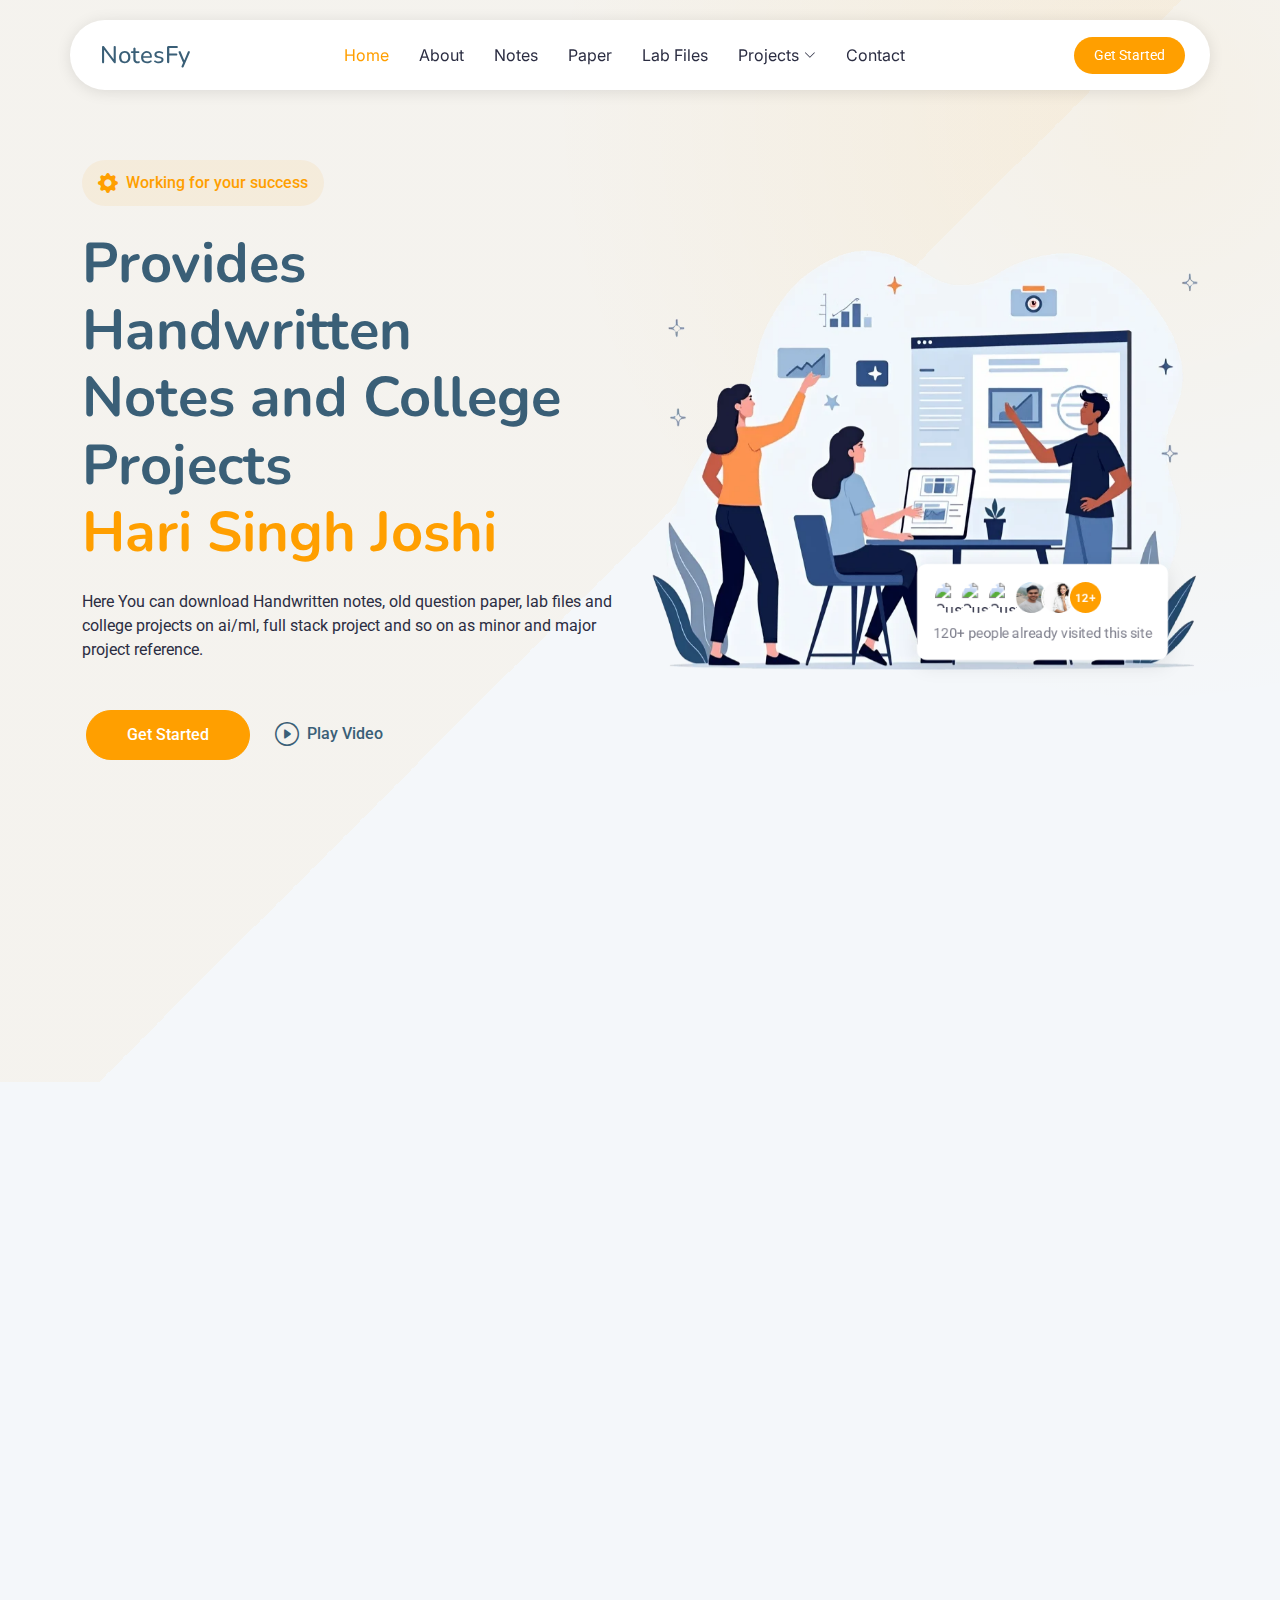
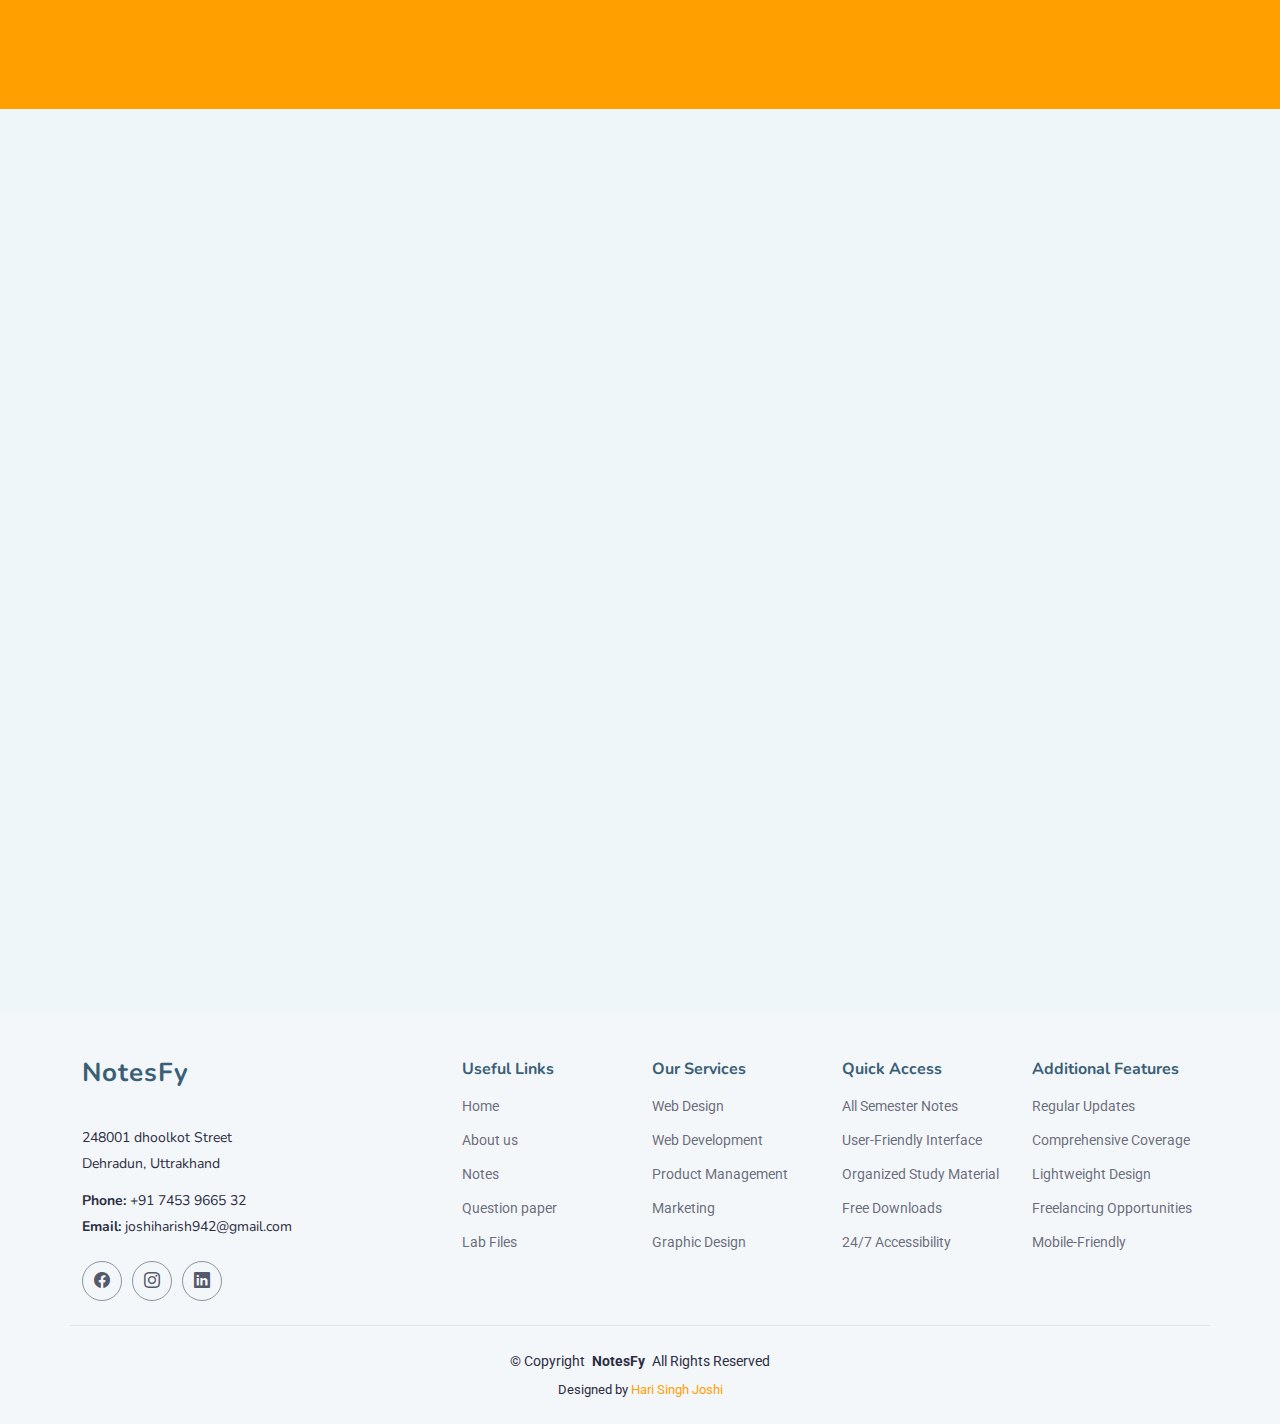
==== index.html @ e549b42f "Update index.html" ====
<!DOCTYPE html>
<html lang="en">

<head>
  <meta charset="utf-8">
  <meta name="viewport" content="width=device-width, initial-scale=1.0">
  <title>NotesFy - Your Ultimate Source for BTech CSE Notes</title>

  <!-- Primary Meta Tags -->
  <meta name="title" content="NotesFy - BTech CSE Study Material | Exam Oriented Handwritten Notes">
  <meta name="description" content="Explore NotesFy for high-quality BTech CSE study materials, UTU/Tula's notes, handwritten notes, UTU notes, and much more. Perfect for engineering students looking for reliable resources.">
  <meta name="keywords" content="NotesFy, BTech CSE notes, UTU/Tula's notes, handwritten notes, UTU notes, engineering study material, computer science notes, CSE study resources, UTU's handwritten notes, UTU study material">
  <meta name="author" content="NotesFy Team">

  <!-- Open Graph / Facebook -->
  <meta property="og:type" content="website">
  <meta property="og:url" content="https://hari-singh-joshi.github.io/NotesFy/">
  <meta property="og:title" content="NotesFy - BTech CSE Study Material | UTU/Tula's Notes & Handwritten Notes">
  <meta property="og:description" content="Discover the best BTech CSE study resources with NotesFy. Tula's notes, handwritten notes, UTU materials, and more for engineering students.">
  <meta property="og:image" content="https://hari-singh-joshi.github.io/NotesFy/path-to-image.jpg">

  <!-- Twitter -->
  <meta property="twitter:card" content="summary_large_image">
  <meta property="twitter:url" content="https://hari-singh-joshi.github.io/NotesFy/">
  <meta property="twitter:title" content="NotesFy - BTech CSE Study Material | UTU/Tula's Notes & Handwritten Notes">
  <meta property="twitter:description" content="Your one-stop destination for BTech CSE notes, UTU/Tula's notes, handwritten notes, and UTU study materials. Visit NotesFy today!">
  <meta property="twitter:image" content="https://hari-singh-joshi.github.io/NotesFy/path-to-image.jpg">

  <!-- Additional SEO -->
  <meta name="robots" content="index, follow">
  <meta name="language" content="English">
  <meta name="distribution" content="global">
  <meta name="rating" content="general">
  <!-- Favicons -->
  <link href="assets/img/favicon.jpg" rel="icon">
  <link href="assets/img/favicon.jpg" rel="apple-touch-icon">

  <!-- Fonts -->
  <link href="https://fonts.googleapis.com" rel="preconnect">
  <link href="https://fonts.gstatic.com" rel="preconnect" crossorigin>
  <link href="https://fonts.googleapis.com/css2?family=Roboto:ital,wght@0,100;0,300;0,400;0,500;0,700;0,900;1,100;1,300;1,400;1,500;1,700;1,900&family=Inter:wght@100;200;300;400;500;600;700;800;900&family=Nunito:ital,wght@0,200;0,300;0,400;0,500;0,600;0,700;0,800;0,900;1,200;1,300;1,400;1,500;1,600;1,700;1,800;1,900&display=swap" rel="stylesheet">

  <!-- Vendor CSS Files -->
  <link href="assets/vendor/bootstrap/css/bootstrap.min.css" rel="stylesheet">
  <link href="assets/vendor/bootstrap-icons/bootstrap-icons.css" rel="stylesheet">
  <link href="assets/vendor/aos/aos.css" rel="stylesheet">
  <link href="assets/vendor/glightbox/css/glightbox.min.css" rel="stylesheet">
  <link href="assets/vendor/swiper/swiper-bundle.min.css" rel="stylesheet">

  <!-- Main CSS File -->
  <link href="assets/css/main.css" rel="stylesheet">

  <!-- =======================================================
  * Template Name: iLanding
  * Template URL: https://bootstrapmade.com/ilanding-bootstrap-landing-page-template/
  * Updated: Nov 12 2024 with Bootstrap v5.3.3
  * Author: BootstrapMade.com
  * License: https://bootstrapmade.com/license/
  ======================================================== -->
</head>

<body class="index-page">

  <header id="header" class="header d-flex align-items-center fixed-top">
    <div class="header-container container-fluid container-xl position-relative d-flex align-items-center justify-content-between">

      <a href="index.html" class="logo d-flex align-items-center me-auto me-xl-0">
        <!-- Uncomment the line below if you also wish to use an image logo -->
        <!-- <img src="assets/img/logo.png" alt=""> -->
        <h1 class="sitename">NotesFy</h1>
      </a>

      <nav id="navmenu" class="navmenu">
        <ul>
          <li><a href="#hero" class="active">Home</a></li>
          <li><a href="#about">About</a></li>
          <li><a href="#features">Notes</a></li>
          <li><a href="#services">Paper</a></li>
          <li><a href="#pricing">Lab Files</a></li>
          <li class="dropdown"><a href="#"><span>Projects</span> <i class="bi bi-chevron-down toggle-dropdown"></i></a>
            <ul>
              <li class="dropdown"><a href="#"><span>AI and ML</span> <i class="bi bi-chevron-down toggle-dropdown"></i></a>
                <ul>
                  <li><a href="https://github.com/Hari-singh-Joshi/skin-disease-repositoryh.git">Skin Disease Identification and Solution</a></li>
                  <li><a href="https://github.com/Hari-singh-Joshi/Plant-disease-identification.git">Plant Disease Identification and Solutin</a></li>
                  <li><a href="https://github.com/Hari-singh-Joshi/housepriceprediction.git">House Price Prediction</a></li>
                  <li><a href="#">Face Recognitin attendance system</a></li>
                  
                </ul>
              </li>
              <li class="dropdown"><a href="#"><span>Django Ful stack</span> <i class="bi bi-chevron-down toggle-dropdown"></i></a>
                <ul>
                  <li><a href="https://github.com/Hari-singh-Joshi/E-Commerce_Django_project.git">E-Commerce Website</a></li>
                  <li><a href="https://github.com/Hari-singh-Joshi/Event-Management-System.git">Event Management System</a></li>
                  <li><a href="https://github.com/Hari-singh-Joshi/timetable_tulas.git">TimeTable ERP</a></li>
                  <li><a href="https://github.com/Hari-singh-Joshi/Django_projects.git">RestApi Tutorial</a></li>
                  
                </ul>
              </li>
              <li class="dropdown"><a href="#"><span>React and javascript</span> <i class="bi bi-chevron-down toggle-dropdown"></i></a>
                <ul>
                  <li><a href="https://github.com/Hari-singh-Joshi/New-folder.git">PortFolio</a></li>
                  <li><a href="https://github.com/Hari-singh-Joshi/Portfolio-Hari.git">PortFolio 2</a></li>
                  <li><a href="https://github.com/Hari-singh-Joshi/tictocgame.git">Ticktock Game</a></li>
                  <li><a href="https://github.com/Hari-singh-Joshi/weather-app.git">Weather app</a></li>
                  <li><a href="https://github.com/Hari-singh-Joshi/snakeGame.git">Snake Game</a></li>
                  <li><a href="https://github.com/Hari-singh-Joshi/HACKATHON-III.git">MERN Ticketless Entry System</a></li>
                </ul>
              </li>
              <li class="dropdown"><a href="#"><span>Data Structure and Algorithm</span> <i class="bi bi-chevron-down toggle-dropdown"></i></a>
                <ul>
                  <li><a href="https://github.com/Hari-singh-Joshi/c-.git">DSA with c++</a></li>
                  <li><a href="https://github.com/Hari-singh-Joshi/python-dsa.git">DSA with python</a></li>
                  
                </ul>
              </li>
              
            </ul>
          </li>
          <li><a href="#contact">Contact</a></li>
        </ul>
        <i class="mobile-nav-toggle d-xl-none bi bi-list"></i>
      </nav>

      <a class="btn-getstarted" href="index.html#about">Get Started</a>

    </div>
  </header>

  <main class="main">

    <!-- Hero Section -->
    <section id="hero" class="hero section">

      <div class="container" data-aos="fade-up" data-aos-delay="100">

        <div class="row align-items-center">
          <div class="col-lg-6">
            <div class="hero-content" data-aos="fade-up" data-aos-delay="200">
              <div class="company-badge mb-4">
                <i class="bi bi-gear-fill me-2"></i>
                Working for your success
              </div>

              <h1 class="mb-4">
                Provides Handwritten <br>
                Notes and College Projects <br>
                <span class="accent-text">Hari Singh Joshi</span>
              </h1>

              <p class="mb-4 mb-md-5">
                Here You can download Handwritten notes, old question paper, lab files and 
                college projects on ai/ml, full stack project and so on as minor and major project 
                reference.
              </p>

              <div class="hero-buttons">
                <a href="#about" class="btn btn-primary me-0 me-sm-2 mx-1">Get Started</a>
                <a href="https://www.youtube.com/watch?v=jy7cktxpKJM&list=LL" class="btn btn-link mt-2 mt-sm-0 glightbox">
                
                  <i class="bi bi-play-circle me-1"></i>
                  Play Video
                </a>
              </div>
            </div>
          </div>

          <div class="col-lg-6">
            <div class="hero-image" data-aos="zoom-out" data-aos-delay="300">
              <img src="assets/img/illustration-1.webp" alt="Hero Image" class="img-fluid">

              <div class="customers-badge">
                <div class="customer-avatars">
                  <img src="assets/img/avatar-1.jpg" alt="Customer 1" class="avatar">
                  <img src="assets/img/avatar-2.jpg" alt="Customer 2" class="avatar">
                  <img src="assets/img/avatar-3.jpg" alt="Customer 3" class="avatar">
                  <img src="assets/img/avatar-4.jpg" alt="Customer 4" class="avatar">
                  <img src="assets/img/avatar-5.webp" alt="Customer 5" class="avatar">
                  <span class="avatar more">12+</span>
                </div>
                <p class="mb-0 mt-2">120+ people already visited this site</p>
              </div>
            </div>
          </div>
        </div>

        <div class="row stats-row gy-4 mt-5" data-aos="fade-up" data-aos-delay="500">
          <div class="col-lg-3 col-md-6">
            <div class="stat-item">
              <div class="stat-icon">
                <i class="bi bi-trophy"></i>
              </div>
              <div class="stat-content">
                <h4>Live Projects</h4>
                <p class="mb-0">Projects for Hackathon</p>
              </div>
            </div>
          </div>
          <div class="col-lg-3 col-md-6">
            <div class="stat-item">
              <div class="stat-icon">
                <i class="bi bi-briefcase"></i>
              </div>
              <div class="stat-content">
                <h4>24x7 </h4>
                <p class="mb-0">Availabe for Your Queries.</p>
              </div>
            </div>
          </div>
          <div class="col-lg-3 col-md-6">
            <div class="stat-item">
              <div class="stat-icon">
                <i class="bi bi-graph-up"></i>
              </div>
              <div class="stat-content">
                <h4>Data Analytics</h4>
                <p class="mb-0">Learn Data Preprocessing</p>
              </div>
            </div>
          </div>
          <div class="col-lg-3 col-md-6">
            <div class="stat-item">
              <div class="stat-icon">
                <i class="bi bi-award"></i>
              </div>
              <div class="stat-content">
                <h4>Batches</h4>
                <p class="mb-0">Won Prizes</p>
              </div>
            </div>
          </div>
        </div>

      </div>

    </section><!-- /Hero Section -->

    <!-- About Section -->
    <section id="about" class="about section">

      <div class="container" data-aos="fade-up" data-aos-delay="100">

        <div class="row gy-4 align-items-center justify-content-between">

          <div class="col-xl-5" data-aos="fade-up" data-aos-delay="200">
            <span class="about-meta">MORE ABOUT US</span>
            <h2 class="about-title">Make Your Study Easy</h2>
            <p class="about-description">We are here to provide you best Handwritten notes, college lab files 
              and great projects for Hackathon, minor and major projects on trending technologies.
            </p>

            <div class="row feature-list-wrapper">
              <div class="col-md-6">
                <ul class="feature-list">
                  <li><i class="bi bi-check-circle-fill"></i> Handwritten Notes</li>
                  <li><i class="bi bi-check-circle-fill"></i> Lab Files</li>
                  <li><i class="bi bi-check-circle-fill"></i> Projects</li>
                </ul>
              </div>
              <div class="col-md-6">
                <ul class="feature-list">
                  <li><i class="bi bi-check-circle-fill"></i> Old Question Paper</li>
                  <li><i class="bi bi-check-circle-fill"></i> Mentoring</li>
                  <li><i class="bi bi-check-circle-fill"></i> Coaching Availabe too</li>
                </ul>
              </div>
            </div>

            <div class="info-wrapper">
              <div class="row gy-4">
                <div class="col-lg-5">
                  <div class="profile d-flex align-items-center gap-3">
                    <img src="assets/img/avatar-4.jpg" alt="CEO Profile" class="profile-image">
                    <div>
                      <h4 class="profile-name">Hari Singh Joshi</h4>
                      <p class="profile-position">CEO &amp; Founder</p>
                    </div>
                  </div>
                </div>
                <div class="col-lg-7">
                  <div class="contact-info d-flex align-items-center gap-2">
                    <i class="bi bi-telephone-fill"></i>
                    <div>
                      <p class="contact-label">Call us anytime</p>
                      <p class="contact-number">+91 7453966532</p>
                    </div>
                  </div>
                </div>
              </div>
            </div>
          </div>

          <div class="col-xl-6" data-aos="fade-up" data-aos-delay="300">
            <div class="image-wrapper">
              <div class="images position-relative" data-aos="zoom-out" data-aos-delay="400">
                <img src="assets/img/about-5.webp" alt="Business Meeting" class="img-fluid main-image rounded-4">
                <img src="assets/img/about-me.jpg" alt="Team Discussion" class="img-fluid small-image rounded-4">
              </div>
              <div class="experience-badge floating">
                <h3>New <span>In Industry</span></h3>
                <p>Best Notes are here.</p>
              </div>
            </div>
          </div>
        </div>

      </div>

    </section><!-- /About Section -->

    <!-- Features Section -->
    <section id="features" class="features section">

      <!-- Section Title -->
      <div class="container section-title" data-aos="fade-up">
        <h2>Notes</h2>
        <p>Select Your Semester and Download Notes</p>
      </div><!-- End Section Title -->

      <div class="container">

        <div class="d-flex justify-content-center">

          <ul class="nav nav-tabs" data-aos="fade-up" data-aos-delay="100">

            <li class="nav-item">
              <a class="nav-link active show" data-bs-toggle="tab" data-bs-target="#features-tab-1">
                <h4>1<sup>st</sup> Semester</h4>
              </a>
            </li><!-- End tab nav item -->

            <li class="nav-item">
              <a class="nav-link" data-bs-toggle="tab" data-bs-target="#features-tab-2">
                <h4>2<sup>nd</sup> Semester</h4>
              </a><!-- End tab nav item -->

            </li>
            <li class="nav-item">
              <a class="nav-link" data-bs-toggle="tab" data-bs-target="#features-tab-3">
                <h4>3<sup>rd</sup> Semester</h4>
              </a>
            </li>
            <li class="nav-item">
              <a class="nav-link  show" data-bs-toggle="tab" data-bs-target="#features-tab-4">
                <h4>4<sup>th</sup> Semester</h4>
              </a>
            </li><!-- End tab nav item -->

            <li class="nav-item">
              <a class="nav-link" data-bs-toggle="tab" data-bs-target="#features-tab-5">
                <h4>5<sup>th</sup> Semester</h4>
              </a><!-- End tab nav item -->

            </li>
            <li class="nav-item">
              <a class="nav-link" data-bs-toggle="tab" data-bs-target="#features-tab-6">
                <h4>6<sup>th</sup> Semester</h4>
              </a>
            </li>
            <li class="nav-item">
              <a class="nav-link  show" data-bs-toggle="tab" data-bs-target="#features-tab-7">
                <h4>7<sup>th</sup> Semester</h4>
              </a>
            </li><!-- End tab nav item -->

            <li class="nav-item">
              <a class="nav-link" data-bs-toggle="tab" data-bs-target="#features-tab-8">
                <h4>8<sup>th</sup> Semester</h4>
              </a><!-- End tab nav item -->

            </li>
            
            
            
            <!-- End tab nav item -->

          </ul>

        </div>

        <div class="tab-content" data-aos="fade-up" data-aos-delay="200">

          <div class="tab-pane fade active show" id="features-tab-1">
            <div class="row">
              <div class="col-lg-6 order-2 order-lg-1 mt-3 mt-lg-0 d-flex flex-column justify-content-center">
                <h3>1<sup>st</sup> Semester Notes</h3>
                <div class="container">
                  <div class="row">
                    <div class="col">
                <div class="card" style="width: 14rem;">
                  <div class="card-body">
                    <h5 class="card-title">Physics</h5>
                    <a href="https://drive.google.com/drive/folders/1ns1uiKZYSjiTwY9wl5QgmuGx6EcECgoh?usp=drive_link" class="card-link text-warning">Download</a>
                  </div>
                  </div>
                </div>

                <div class="col mt">
                  <div class="card" style="width: 14rem;">
                    <div class="card-body">
                      <h5 class="card-title">Engineering Mathematics-I</h5>

                      <a href="https://drive.google.com/drive/folders/13cmxUCOb_sXeiTDxKKn5NNWTAtZK4fd3?usp=drive_link" class="card-link text-warning">Download</a>
                    </div>
                    </div>
                  </div>


                  <div class="col mt-3">
                    <div class="card" style="width: 14rem;">
                      <div class="card-body">
                        <h5 class="card-title">Electrical Engineering</h5>
                        <a href="https://drive.google.com/drive/folders/1qs9TQ5FBfYzdGhclavZeStGeLCcjfAfH?usp=drive_link" class="card-link text-warning">Download</a>
                      </div>
                      </div>
                    </div>

                    <div class="col mt-3">
                      <div class="card" style="width: 14rem;">
                        <div class="card-body">
                          <h5 class="card-title">C++ Programming</h5>                          
                          <a href="https://drive.google.com/drive/folders/1_OiXiGiKUXKaMpIEa-AVGSRpNFsc98Tx?usp=drive_link" class="card-link text-warning">Download</a>
                        </div>
                        </div>
                      </div>


                </div></div>
              </div>
              <div class="col-lg-6 order-1 order-lg-2 text-center">
                <img src="assets/img/features-illustration-1.webp" alt="" class="img-fluid">
              </div>
            </div>
          </div><!-- End tab content item -->

          <div class="tab-pane fade" id="features-tab-2">
            <div class="row">
                <div class="col-lg-6 order-2 order-lg-1 mt-3 mt-lg-0 d-flex flex-column justify-content-center">
                    <h3>2<sup>nd</sup> Semester Notes</h3>
                    <div class="container">
                        <div class="row">
                            <div class="col">
                                <div class="card" style="width: 14rem;">
                                    <div class="card-body">
                                        <h5 class="card-title">Engineering Chemistry</h5>
                                        <p class="card-text">Notes for Engineering Chemistry.</p>
                                        <a href="https://drive.google.com/drive/folders/1wihk_7j5GgdPqFvlXzZiKi3EU4HoO4J_?usp=drive_link" class="card-link text-warning">Download</a>
                                    </div>
                                </div>
                            </div>
        
                            <div class="col mt">
                                <div class="card" style="width: 14rem;">
                                    <div class="card-body">
                                        <h5 class="card-title">Mechanical Engineering</h5>
                                        <p class="card-text">Notes for Mechanical Engineering.</p>
                                        <a href="https://drive.google.com/drive/folders/1UFhfby8ZbSc4pmLFUrcCP_eWYKh_j2U0?usp=drive_link" class="card-link text-warning">Download</a>
                                    </div>
                                </div>
                            </div>
        
                            <div class="col mt-3">
                                <div class="card" style="width: 14rem;">
                                    <div class="card-body">
                                        <h5 class="card-title">Electronics Engineering</h5>
                                        <p class="card-text">Notes for Electronics Engineering.</p>
                                        <a href="https://drive.google.com/drive/folders/1OIIWVVpTYmfwhMVfGsiVY5_B6dMcXnVN?usp=drive_link" class="card-link text-warning">Download</a>
                                    </div>
                                </div>
                            </div>
        
                            <div class="col mt-3">
                                <div class="card" style="width: 14rem;">
                                    <div class="card-body">
                                        <h5 class="card-title">Mathematics-II</h5>
                                        <p class="card-text">Notes for Mathematics-II.</p>
                                        <a href="https://drive.google.com/drive/folders/1xsSFzmGo8NzYCY4CdbvacU6fS0Vm73DL?usp=drive_link" class="card-link text-warning">Download</a>
                                    </div>
                                </div>
                            </div>
                        </div>
                    </div>
                </div>
                <div class="col-lg-6 order-1 order-lg-2 text-center">
                    <img src="assets/img/features-illustration-2.webp" alt="Illustration for Notes" class="img-fluid">
                </div>
            </div>
        </div>
        
        <div class="tab-pane fade" id="features-tab-3">
          <div class="row">
              <div class="col-lg-6 order-2 order-lg-1 mt-3 mt-lg-0 d-flex flex-column justify-content-center">
                  <h3>3<sup>rd</sup> Semester Notes</h3>
                  <div class="container">
                      <div class="row">
                          <div class="col">
                              <div class="card" style="width: 14rem;">
                                  <div class="card-body">
                                      <h5 class="card-title">Discrete Structure</h5>
                                      <p class="card-text">Notes for Discrete Structure.</p>
                                      <a href="https://drive.google.com/drive/folders/1DAhq-upf4T1BdII07w7RG8cRRIebMW1V?usp=drive_link" class="card-link text-warning">Download</a>
                                  </div>
                              </div>
                          </div>
      
                          <div class="col mt">
                              <div class="card" style="width: 14rem;">
                                  <div class="card-body">
                                      <h5 class="card-title">Data Structure and Algorithm</h5>
                                      <p class="card-text">Notes for Data Structure and Algorithm.</p>
                                      <a href="https://drive.google.com/drive/folders/17M2wGHEwvAqtusVo2J1hGPkkdtuEkKXD?usp=drive_link" class="card-link text-warning">Download</a>
                                  </div>
                              </div>
                          </div>
      
                          <div class="col mt-3">
                              <div class="card" style="width: 14rem;">
                                  <div class="card-body">
                                      <h5 class="card-title">Object Oriented Programming</h5>
                                      <p class="card-text">Notes for Object Oriented Programming.</p>
                                      <a href="https://drive.google.com/drive/folders/1VTucVKveCJi6TQ0zIxXC6gNVszuWpsR4?usp=drive_link" class="card-link text-warning">Download</a>
                                  </div>
                              </div>
                          </div>
      
                          <div class="col mt-3">
                              <div class="card" style="width: 14rem;">
                                  <div class="card-body">
                                      <h5 class="card-title">Digital Electronics</h5>
                                      <p class="card-text">Notes for Digital Electronics.</p>
                                      <a href="https://drive.google.com/drive/folders/1Mgh-GB3WiGuvW0vPDwMOKKVfF3eGzUoG?usp=drive_link" class="card-link text-warning">Download</a>
                                  </div>
                              </div>
                          </div>
                      </div>
                  </div>
              </div>
              <div class="col-lg-6 order-1 order-lg-2 text-center">
                  <img src="assets/img/features-illustration-3.webp" alt="Illustration for Notes" class="img-fluid">
              </div>
          </div>
      </div>
       
       <!-- 4th Semester -->
<div class="tab-pane fade show" id="features-tab-4">
  <div class="row">
      <div class="col-lg-6 order-2 order-lg-1 mt-3 mt-lg-0 d-flex flex-column justify-content-center">
          <h3>4<sup>th</sup> Semester Notes</h3>
          <div class="container">
              <div class="row">
                  <div class="col">
                      <div class="card" style="width: 14rem;">
                          <div class="card-body">
                              <h5 class="card-title">Mathematics III</h5>
                              <p class="card-text">Notes for Mathematics III.</p>
                              <a href="https://drive.google.com/drive/folders/1iR_yR13FRDIcIPuDEOenPwzoBXKhDyDW?usp=drive_link" class="card-link text-warning">Download</a>
                          </div>
                      </div>
                  </div>

                  <div class="col mt">
                      <div class="card" style="width: 14rem;">
                          <div class="card-body">
                              <h5 class="card-title">Database Management System</h5>
                              <p class="card-text">Notes for Database Management System.</p>
                              <a href="https://drive.google.com/drive/folders/1kcrEepi4DLHrKAEyiiSdik5Ct8aIW7Vd?usp=drive_link" class="card-link text-warning">Download</a>
                          </div>
                      </div>
                  </div>

                  <div class="col mt-3">
                      <div class="card" style="width: 14rem;">
                          <div class="card-body">
                              <h5 class="card-title">Software Engineering</h5>
                              <p class="card-text">Notes for Software Engineering.</p>
                              <a href="https://drive.google.com/drive/folders/1ybgLDyHD8_NZj18QopFlsUnMGzF3YeZi?usp=drive_link" class="card-link text-warning">Download</a>
                          </div>
                      </div>
                  </div>

                  <div class="col mt-3">
                      <div class="card" style="width: 14rem;">
                          <div class="card-body">
                              <h5 class="card-title">Theory of Computation</h5>
                              <p class="card-text">Notes for Theory of Computation.</p>
                              <a href="https://drive.google.com/drive/folders/1zBkAFIS-KEZXpbVT5oi4Z6IMNSnPK7vT?usp=drive_link" class="card-link text-warning">Download</a>
                          </div>
                      </div>
                  </div>
              </div>
          </div>
      </div>
      <div class="col-lg-6 order-1 order-lg-2 text-center">
          <img src="assets/img/features-illustration-1.webp" alt="Illustration for Notes" class="img-fluid">
      </div>
  </div>
</div>
<!-- End 4th Semester -->

<!-- 5th Semester -->
<div class="tab-pane fade show" id="features-tab-5">
  <div class="row">
      <div class="col-lg-6 order-2 order-lg-1 mt-3 mt-lg-0 d-flex flex-column justify-content-center">
          <h3>5<sup>th</sup> Semester Notes</h3>
          <div class="container">
              <div class="row">
                  <div class="col">
                      <div class="card" style="width: 14rem;">
                          <div class="card-body">
                              <h5 class="card-title">Operating System</h5>
                              <p class="card-text">Notes for Operating System.</p>
                              <a href="https://drive.google.com/drive/folders/1Kq6_TdXympsq7gxZ-5xsop34r3ItS3Bl?usp=drive_link" class="card-link text-warning">Download</a>
                          </div>
                      </div>
                  </div>

                  <div class="col mt">
                      <div class="card" style="width: 14rem;">
                          <div class="card-body">
                              <h5 class="card-title">Computer organization and architecture</h5>
                              <p class="card-text">Notes for COA.</p>
                              <a href="https://drive.google.com/drive/folders/12d77SI470Qadrv5FACMCN3PHu7kVBOjp?usp=drive_link" class="card-link text-warning">Download</a>
                          </div>
                      </div>
                  </div>

                  <div class="col mt-3">
                      <div class="card" style="width: 14rem;">
                          <div class="card-body">
                              <h5 class="card-title">Design and Analysis of Algorithms (DAA)</h5>
                              <p class="card-text">Notes for Design and Analysis of Algorithms.</p>
                              <a href="https://drive.google.com/drive/folders/1roPdL6uvpyH-PZcF9euofJN5xu_U8xMd?usp=drive_link" class="card-link text-warning">Download</a>
                          </div>
                      </div>
                  </div>

                  <div class="col mt-3">
                      <div class="card" style="width: 14rem;">
                          <div class="card-body">
                              <h5 class="card-title">Python Programming</h5>
                              <p class="card-text">Notes for Python Programming.</p>
                              <a href="https://drive.google.com/drive/folders/1V15V1j_BpNE7Pz80JWSNEK0TuJ2Zop1I?usp=drive_link" class="card-link text-warning">Download</a>
                          </div>
                      </div>
                  </div>
              </div>
          </div>
      </div>
      <div class="col-lg-6 order-1 order-lg-2 text-center">
          <img src="assets/img/features-illustration-2.webp" alt="Illustration for Notes" class="img-fluid">
      </div>
  </div>
</div>
<!-- End 5th Semester -->
<!-- 6th Semester -->
<div class="tab-pane fade show" id="features-tab-6">
  <div class="row">
      <div class="col-lg-6 order-2 order-lg-1 mt-3 mt-lg-0 d-flex flex-column justify-content-center">
          <h3>6<sup>th</sup> Semester Notes</h3>
          <div class="container">
              <div class="row">
                  <div class="col">
                      <div class="card" style="width: 14rem;">
                          <div class="card-body">
                              <h5 class="card-title">Microprocessor</h5>
                              <p class="card-text">Notes for Microprocessor.</p>
                              <a href="https://drive.google.com/drive/folders/1Ng8kmTA6cAZBZzRa-27ZE_BERhDLnCAn?usp=drive_link" class="card-link text-warning">Download</a>
                          </div>
                      </div>
                  </div>

                  <div class="col mt">
                      <div class="card" style="width: 14rem;">
                          <div class="card-body">
                              <h5 class="card-title">Compiler Design</h5>
                              <p class="card-text">Notes for Compiler Design.</p>
                              <a href="https://drive.google.com/drive/folders/1z5JLIy0cUPAjKb5_8NDZOZwZ84kBvf2A?usp=drive_link" class="card-link text-warning">Download</a>
                          </div>
                      </div>
                  </div>

                  <div class="col mt-3">
                      <div class="card" style="width: 14rem;">
                          <div class="card-body">
                              <h5 class="card-title">Data Analytics</h5>
                              <p class="card-text">Notes for Data Analytics.</p>
                              <a href="https://drive.google.com/drive/folders/1Re2iBcrhavBe_dhtTgHoyC2zHpY67Q9U?usp=drive_link" class="card-link text-warning">Download</a>
                          </div>
                      </div>
                  </div>

                  <div class="col mt-3">
                      <div class="card" style="width: 14rem;">
                          <div class="card-body">
                              <h5 class="card-title">Machine Learning</h5>
                              <p class="card-text">Notes for Machine Learning</p>
                              <a href="https://drive.google.com/drive/folders/1FkRbh7mV6TVXlIfJaQioIxS2rJv6uJNI?usp=drive_link" class="card-link text-warning">Download</a>
                          </div>
                      </div>
                  </div>
              </div>
          </div>
      </div>
      <div class="col-lg-6 order-1 order-lg-2 text-center">
          <img src="assets/img/features-illustration-3.webp" alt="Illustration for Notes" class="img-fluid">
      </div>
  </div>
</div>
<!-- End 6th Semester -->

<!-- 7th Semester -->
<div class="tab-pane fade show" id="features-tab-7">
  <div class="row">
      <div class="col-lg-6 order-2 order-lg-1 mt-3 mt-lg-0 d-flex flex-column justify-content-center">
          <h3>7<sup>th</sup> Semester Notes</h3>
          <div class="container">
              <div class="row">
                  <div class="col">
                      <div class="card" style="width: 14rem;">
                          <div class="card-body">
                              <h5 class="card-title">.NET Framework and C#</h5>
                              <p class="card-text">Notes for .NET Framework and C#.</p>
                              <a href="https://drive.google.com/drive/folders/1hMX0RJvhB_hv-uX6U0M_1poUlFe3U340?usp=drive_link" class="card-link text-warning">Download</a>
                          </div>
                      </div>
                  </div>

                  <div class="col mt">
                      <div class="card" style="width: 14rem;">
                          <div class="card-body">
                              <h5 class="card-title">Adhoc Network</h5>
                              <p class="card-text">Notes for Adhoc Network.</p>
                              <a href="https://drive.google.com/drive/folders/1r5TQvVr31JrkECRwZn-D9Rn8UztviFK7?usp=drive_link" class="card-link text-warning">Download</a>
                          </div>
                      </div>
                  </div>

                  <div class="col mt-3">
                      <div class="card" style="width: 14rem;">
                          <div class="card-body">
                              <h5 class="card-title">IoT (Internet of Things)</h5>
                              <p class="card-text">Notes for IoT.</p>
                              <a href="https://drive.google.com/drive/folders/11PEitcvtZr0_e8gWUKb6_szcho18vQbf?usp=drive_link" class="card-link text-warning">Download</a>
                          </div>
                      </div>
                  </div>

                  <div class="col mt-3">
                      <div class="card" style="width: 14rem;">
                          <div class="card-body">
                              <h5 class="card-title">Big Data Processing</h5>
                              <p class="card-text">Notes for Big Data Processing.</p>
                              <a href="https://drive.google.com/drive/folders/1kXgAhv2TPNkSDRaAT-butrD7JcTncGtJ?usp=drive_link" class="card-link text-warning">Download</a>
                          </div>
                      </div>
                  </div>
              </div>
          </div>
      </div>
      <div class="col-lg-6 order-1 order-lg-2 text-center">
          <img src="assets/img/features-illustration-1.webp" alt="Illustration for Notes" class="img-fluid">
      </div>
  </div>
</div>
<!-- End 7th Semester -->
        
<div class="tab-pane fade show" id="features-tab-8">
  <div class="row">
      <div class="col-lg-6 order-2 order-lg-1 mt-3 mt-lg-0 d-flex flex-column justify-content-center">
          <h3>8<sup>th</sup> Semester Notes</h3>
          <div class="container">
              <div class="row">
                  <div class="col">
                      <div class="card" style="width: 14rem;">
                          <div class="card-body">
                              <h5 class="card-title">Advanced Operating System</h5>
                              <p class="card-text">Notes for Advanced Operating System.</p>
                              <a href="https://drive.google.com/drive/folders/1eDwEdO8_wM3Mo6r9dNg6Z9yvCXeEjcKy?usp=drive_link" class="card-link text-warning">Download</a>
                          </div>
                      </div>
                  </div>

                  <div class="col mt">
                      <div class="card" style="width: 14rem;">
                          <div class="card-body">
                              <h5 class="card-title">Cryptography and Network Security</h5>
                              <p class="card-text">Notes for Cryptography and Network Security.</p>
                              <a href="https://drive.google.com/drive/folders/1Iectt7G580OgletdJJ2McbsRqCMQuuds?usp=drive_link" class="card-link text-warning">Download</a>
                          </div>
                      </div>
                  </div>

                  <div class="col mt-3">
                      <div class="card" style="width: 14rem;">
                          <div class="card-body">
                              <h5 class="card-title">Cloud Security</h5>
                              <p class="card-text">Notes for Cloud Security.</p>
                              <a href="https://drive.google.com/drive/folders/1LJjHPjHiLmS2uc8QzUidnLHzfp9pFNM-?usp=drive_link" class="card-link text-warning">Download</a>
                          </div>
                      </div>
                  </div>

                  <div class="col mt-3">
                      <div class="card" style="width: 14rem;">
                          <div class="card-body">
                              <h5 class="card-title">Blockchain</h5>
                              <p class="card-text">Notes for Blockchain.</p>
                              <a href="https://drive.google.com/drive/folders/17uYCnfhaDQOFyaI6GxA9b13AuBWY7dhB?usp=drive_link" class="card-link text-warning">Download</a>
                          </div>
                      </div>
                  </div>
              </div>
          </div>
      </div>
      <div class="col-lg-6 order-1 order-lg-2 text-center">
          <img src="assets/img/features-illustration-3.webp" alt="Illustration for Notes" class="img-fluid">
      </div>
  </div>
</div>
<!-- End 8th Semester -->

        </div>

      </div>

    </section><!-- /Features Section -->

    <!-- Features Cards Section -->
    <section id="features-cards" class="features-cards section">

      <div class="container">

        <div class="row gy-4">

          <div class="col-xl-3 col-md-6" data-aos="zoom-in" data-aos-delay="100">
            <div class="feature-box orange">
              <i class="bi bi-award"></i>
              <h4>Data Structure and Algorithm</h4>
              <p>DSA with codes in c++ and python</p>
              <a href="https://github.com/Hari-singh-Joshi/c-.git">click here</a>
            </div>
          </div><!-- End Feature Borx-->

          <div class="col-xl-3 col-md-6" data-aos="zoom-in" data-aos-delay="200">
            <div class="feature-box blue">
              <i class="bi bi-patch-check"></i>
              <h4>Data Base Management System</h4>
              <p>Notes from placement and gates point of view</p>
              <a href="https://drive.google.com/file/d/1bi0p3J9TS6X1G4FUwmXiWOeAzbFDHpfE/view?usp=drive_link">click here</a>
            </div>
          </div><!-- End Feature Borx-->

          <div class="col-xl-3 col-md-6" data-aos="zoom-in" data-aos-delay="300">
            <div class="feature-box green">
              <i class="bi bi-sunrise"></i>
              <h4>Web Development</h4>
              <p>Html,css,bootstrap,javascript and django and nodejs complete guide</p>
              <a href="https://drive.google.com/drive/folders/1pYgZzspUbJ4vvP409MDehLQgDOQFo7ko?usp=drive_link">click here</a>
            </div>
          </div><!-- End Feature Borx-->

          <div class="col-xl-3 col-md-6" data-aos="zoom-in" data-aos-delay="400">
            <div class="feature-box red">
              <i class="bi bi-shield-check"></i>
              <h4>Placement</h4>
              <p>Notes for Placement point of view</p>  
              <a href="https://drive.google.com/drive/folders/15TPnX5WWD_YFYOv47a2FJsF8YuOirmJa?usp=drive_link">click here</a>
            </div>
          </div><!-- End Feature Borx-->

        </div>

      </div>

    </section><!-- /Features Cards Section -->

    <!-- Features 2 Section -->
    <section id="features-2" class="features-2 section">

      <div class="container" data-aos="fade-up" data-aos-delay="100">

        <div class="row align-items-center">

          <div class="col-lg-4">

            <div class="feature-item text-end mb-5" data-aos="fade-right" data-aos-delay="200">
              <div class="d-flex align-items-center justify-content-end gap-4">
                <div class="feature-content">
                  <h3>Download Notes</h3>
                   <p>Access comprehensive notes for all CSE subjects to boost your understanding and prepare effectively for exams.</p>
                </div>
                <div class="feature-icon flex-shrink-0">
                  <i class="bi bi-display"></i>
                </div>
              </div>
            </div><!-- End .feature-item -->

            <div class="feature-item text-end mb-5" data-aos="fade-right" data-aos-delay="300">
              <div class="d-flex align-items-center justify-content-end gap-4">
                <div class="feature-content">
                  <h3>Previous Year Papers</h3>
                  <p>Get access to solved and unsolved previous year question papers to practice and excel in your CSE exams.</p>
                </div>
                <div class="feature-icon flex-shrink-0">
                  <i class="bi bi-feather"></i>
                </div>
              </div>
            </div><!-- End .feature-item -->

            <div class="feature-item text-end" data-aos="fade-right" data-aos-delay="400">
              <div class="d-flex align-items-center justify-content-end gap-4">
                <div class="feature-content">
                  <h3>College Lab Files</h3>
                   <p>Access ready-to-use lab files for your CSE practicals, ensuring you are prepared and efficient in your lab sessions.</p>
                   </div>
                <div class="feature-icon flex-shrink-0">
                  <i class="bi bi-eye"></i>
                </div>
              </div>
            </div><!-- End .feature-item -->

          </div>

          <div class="col-lg-4" data-aos="zoom-in" data-aos-delay="200">
            <div class="phone-mockup text-center">
              <img src="assets/img/hari.png" alt="Phone Mockup" class="img-fluid">
            </div>
          </div><!-- End Phone Mockup -->

          <div class="col-lg-4">

            <div class="feature-item mb-5" data-aos="fade-left" data-aos-delay="200">
              <div class="d-flex align-items-center gap-4">
                <div class="feature-icon flex-shrink-0">
                  <i class="bi bi-code-square"></i>
                </div>
                <div class="feature-content">
                  <h3>Live Projects</h3>
                  <p>Work on live projects for hackathons, college minor, and major projects to gain hands-on experience and showcase your skills.</p>
                </div>
              </div>
            </div><!-- End .feature-item -->

            <div class="feature-item mb-5" data-aos="fade-left" data-aos-delay="300">
              <div class="d-flex align-items-center gap-4">
                <div class="feature-icon flex-shrink-0">
                  <i class="bi bi-phone"></i>
                </div>
                <div class="feature-content">
                  <h3>Coaching Available</h3>
                  <p>Avail personal coaching tailored to your needs, covering academic, competitive, or professional development topics.</p>
                </div>
              </div>
            </div><!-- End .feature-item -->

            <div class="feature-item" data-aos="fade-left" data-aos-delay="400">
              <div class="d-flex align-items-center gap-4">
                <div class="feature-icon flex-shrink-0">
                  <i class="bi bi-browser-chrome"></i>
                </div>
                <div class="feature-content">
                  <h3>Mentorship by Me</h3>
                  <p>Receive direct mentorship to guide your learning, career development, and project execution effectively.</p>
                </div>
              </div>
            </div><!-- End .feature-item -->

          </div>
        </div>

      </div>

    </section><!-- /Features 2 Section -->

    <!-- Call To Action Section -->
    <section id="call-to-action" class="call-to-action section">

      <div class="container" data-aos="fade-up" data-aos-delay="100">

        <div class="row content justify-content-center align-items-center position-relative">
          <div class="col-lg-8 mx-auto text-center">
            <h2 class="display-4 mb-4">Welcome to Notesfy</h2>
            <p class="mb-4">
              Whether you're preparing for exams, working on assignments, or gearing up for your next practical session, Notesfy has got you covered. With resources curated by experts and designed for easy access, it's time to take your academic performance to the next level.
            </p>
            <a href="tel:+91 7453966532" class="btn btn-cta">Call Us</a>

          </div>

          <!-- Abstract Background Elements -->
          <div class="shape shape-1">
            <svg viewBox="0 0 200 200" xmlns="http://www.w3.org/2000/svg">
              <path d="M47.1,-57.1C59.9,-45.6,68.5,-28.9,71.4,-10.9C74.2,7.1,71.3,26.3,61.5,41.1C51.7,55.9,35,66.2,16.9,69.2C-1.3,72.2,-21,67.8,-36.9,57.9C-52.8,48,-64.9,32.6,-69.1,15.1C-73.3,-2.4,-69.5,-22,-59.4,-37.1C-49.3,-52.2,-32.8,-62.9,-15.7,-64.9C1.5,-67,34.3,-68.5,47.1,-57.1Z" transform="translate(100 100)"></path>
            </svg>
          </div>

          <div class="shape shape-2">
            <svg viewBox="0 0 200 200" xmlns="http://www.w3.org/2000/svg">
              <path d="M41.3,-49.1C54.4,-39.3,66.6,-27.2,71.1,-12.1C75.6,3,72.4,20.9,63.3,34.4C54.2,47.9,39.2,56.9,23.2,62.3C7.1,67.7,-10,69.4,-24.8,64.1C-39.7,58.8,-52.3,46.5,-60.1,31.5C-67.9,16.4,-70.9,-1.4,-66.3,-16.6C-61.8,-31.8,-49.7,-44.3,-36.3,-54C-22.9,-63.7,-8.2,-70.6,3.6,-75.1C15.4,-79.6,28.2,-58.9,41.3,-49.1Z" transform="translate(100 100)"></path>
            </svg>
          </div>

          <!-- Dot Pattern Groups -->
          <div class="dots dots-1">
            <svg viewBox="0 0 100 100" xmlns="http://www.w3.org/2000/svg">
              <pattern id="dot-pattern" x="0" y="0" width="20" height="20" patternUnits="userSpaceOnUse">
                <circle cx="2" cy="2" r="2" fill="currentColor"></circle>
              </pattern>
              <rect width="100" height="100" fill="url(#dot-pattern)"></rect>
            </svg>
          </div>

          <div class="dots dots-2">
            <svg viewBox="0 0 100 100" xmlns="http://www.w3.org/2000/svg">
              <pattern id="dot-pattern-2" x="0" y="0" width="20" height="20" patternUnits="userSpaceOnUse">
                <circle cx="2" cy="2" r="2" fill="currentColor"></circle>
              </pattern>
              <rect width="100" height="100" fill="url(#dot-pattern-2)"></rect>
            </svg>
          </div>

          <div class="shape shape-3">
            <svg viewBox="0 0 200 200" xmlns="http://www.w3.org/2000/svg">
              <path d="M43.3,-57.1C57.4,-46.5,71.1,-32.6,75.3,-16.2C79.5,0.2,74.2,19.1,65.1,35.3C56,51.5,43.1,65,27.4,71.7C11.7,78.4,-6.8,78.3,-23.9,72.4C-41,66.5,-56.7,54.8,-65.4,39.2C-74.1,23.6,-75.8,4,-71.7,-13.2C-67.6,-30.4,-57.7,-45.2,-44.3,-56.1C-30.9,-67,-15.5,-74,0.7,-74.9C16.8,-75.8,33.7,-70.7,43.3,-57.1Z" transform="translate(100 100)"></path>
            </svg>
          </div>
        </div>

      </div>

    </section><!-- /Call To Action Section -->

    <!-- Clients Section -->
    <section id="clients" class="clients section">

      <div class="container" data-aos="fade-up" data-aos-delay="100">

        <div class="swiper init-swiper">
          <script type="application/json" class="swiper-config">
            {
              "loop": true,
              "speed": 600,
              "autoplay": {
                "delay": 5000
              },
              "slidesPerView": "auto",
              "pagination": {
                "el": ".swiper-pagination",
                "type": "bullets",
                "clickable": true
              },
              "breakpoints": {
                "320": {
                  "slidesPerView": 2,
                  "spaceBetween": 40
                },
                "480": {
                  "slidesPerView": 3,
                  "spaceBetween": 60
                },
                "640": {
                  "slidesPerView": 4,
                  "spaceBetween": 80
                },
                "992": {
                  "slidesPerView": 6,
                  "spaceBetween": 120
                }
              }
            }
          </script>
          <div class="swiper-wrapper align-items-center">
            <div class="swiper-slide"><img src="assets/img/clients/client-1.png" class="img-fluid" alt=""></div>
            <div class="swiper-slide"><img src="assets/img/clients/client-2.png" class="img-fluid" alt=""></div>
            <div class="swiper-slide"><img src="assets/img/clients/client-3.png" class="img-fluid" alt=""></div>
            <div class="swiper-slide"><img src="assets/img/clients/client-4.png" class="img-fluid" alt=""></div>
            <div class="swiper-slide"><img src="assets/img/clients/client-5.png" class="img-fluid" alt=""></div>
            <div class="swiper-slide"><img src="assets/img/clients/client-6.png" class="img-fluid" alt=""></div>
            <div class="swiper-slide"><img src="assets/img/clients/client-7.png" class="img-fluid" alt=""></div>
            <div class="swiper-slide"><img src="assets/img/clients/client-8.png" class="img-fluid" alt=""></div>
          </div>
          <div class="swiper-pagination"></div>
        </div>

      </div>

    </section><!-- /Clients Section -->

    <!-- Testimonials Section -->
    <section id="testimonials" class="testimonials section light-background">

      <!-- Section Title -->
      <div class="container section-title" data-aos="fade-up">
        <h2>Our team</h2>
        
      </div><!-- End Section Title -->

      <div class="container">

        <div class="row g-5">

          <div class="col-lg-6" data-aos="fade-up" data-aos-delay="100">
            <div class="testimonial-item">
              <img src="assets/img/testimonials/hari.png" class="testimonial-img" alt="">
              <h3>Hari Singh Joshi</h3>
              <h4>Ceo &amp; Founder</h4>
              <div class="stars">
                <i class="bi bi-star-fill"></i><i class="bi bi-star-fill"></i><i class="bi bi-star-fill"></i><i class="bi bi-star-fill"></i><i class="bi bi-star-fill"></i>
              </div>
              <p>
                <i class="bi bi-quote quote-icon-left"></i>
                <span>Notesfy is an outstanding initiative tailored for B.Tech CSE students, providing a centralized platform to access all their study materials seamlessly. With its user-friendly interface and comprehensive content coverage, it empowers students to excel academically by saving time and enhancing learning efficiency.</span>
                <i class="bi bi-quote quote-icon-right"></i>
              </p>
            </div>
          </div><!-- End testimonial item -->

          <div class="col-lg-6" data-aos="fade-up" data-aos-delay="200">
            <div class="testimonial-item">
              <img src="assets/img/testimonials/kabir.png" class="testimonial-img" alt="">
              <h3>Kabir Bhatt</h3>
              <h4>Front-end Designer</h4>
              <div class="stars">
                <i class="bi bi-star-fill"></i><i class="bi bi-star-fill"></i><i class="bi bi-star-fill"></i><i class="bi bi-star-fill"></i><i class="bi bi-star-fill"></i>
              </div>
              <p>
                <i class="bi bi-quote quote-icon-left"></i>
                <span>Notesfy’s frontend is a true highlight of the platform, offering an incredibly user-friendly experience. Its intuitive design ensures that students can effortlessly navigate through semesters and subjects to find the study materials they need. The clean layout and responsive features make learning not just accessible but also enjoyable.</span>
                <i class="bi bi-quote quote-icon-right"></i>
              </p>
            </div>
          </div><!-- End testimonial item -->

          <div class="col-lg-6" data-aos="fade-up" data-aos-delay="300">
            <div class="testimonial-item">
              <img src="assets/img/testimonials/ayush.png" class="testimonial-img" alt="">
              <h3>Ayush Kumar</h3>
              <h4>Schema Designer</h4>
              <div class="stars">
                <i class="bi bi-star-fill"></i><i class="bi bi-star-fill"></i><i class="bi bi-star-fill"></i><i class="bi bi-star-fill"></i><i class="bi bi-star-fill"></i>
              </div>
              <p>
                <i class="bi bi-quote quote-icon-left"></i>
                <span>The schema behind Notesfy is thoughtfully designed, ensuring that study materials are well-organized, easily accessible, and scalable for future updates. The clear structure makes it effortless for students to find the resources they need, improving overall efficiency. </span>
                <i class="bi bi-quote quote-icon-right"></i>
              </p>
            </div>
          </div><!-- End testimonial item -->

          <div class="col-lg-6" data-aos="fade-up" data-aos-delay="400">
            <div class="testimonial-item">
              <img src="assets/img/testimonials/jissan.png" class="testimonial-img" alt="">
              <h3>Jissan Siddiqi</h3>
              <h4>Freelancer</h4>
              <div class="stars">
                <i class="bi bi-star-fill"></i><i class="bi bi-star-fill"></i><i class="bi bi-star-fill"></i><i class="bi bi-star-fill"></i><i class="bi bi-star-fill"></i>
              </div>
              <p>
                <i class="bi bi-quote quote-icon-left"></i>
                <span>Notesfy serves as a perfect blend of innovative educational solutions and a potential for collaboration, making it an ideal choice for freelancers looking to make an impact in the ed-tech space.</span>
                <i class="bi bi-quote quote-icon-right"></i>
              </p>
            </div>
          </div><!-- End testimonial item -->

        </div>

      </div>

    </section><!-- /Testimonials Section -->

    <!-- Stats Section -->
    <section id="stats" class="stats section">

      <div class="container" data-aos="fade-up" data-aos-delay="100">

        <div class="row gy-4">

          <div class="col-lg-3 col-md-6">
            <div class="stats-item text-center w-100 h-100">
              <span data-purecounter-start="0" data-purecounter-end="40" data-purecounter-duration="1" class="purecounter"></span>
              <p>Notes</p>
            </div>
          </div><!-- End Stats Item -->

          <div class="col-lg-3 col-md-6">
            <div class="stats-item text-center w-100 h-100">
              <span data-purecounter-start="0" data-purecounter-end="17" data-purecounter-duration="1" class="purecounter"></span>
              <p>Projects</p>
            </div>
          </div><!-- End Stats Item -->

          <div class="col-lg-3 col-md-6">
            <div class="stats-item text-center w-100 h-100">
              <span data-purecounter-start="0" data-purecounter-end="1453" data-purecounter-duration="1" class="purecounter"></span>
              <p>Hours Of Support</p>
            </div>
          </div><!-- End Stats Item -->

          <div class="col-lg-3 col-md-6">
            <div class="stats-item text-center w-100 h-100">
              <span data-purecounter-start="0" data-purecounter-end="08" data-purecounter-duration="1" class="purecounter"></span>
              <p>Workers</p>
            </div>
          </div><!-- End Stats Item -->

        </div>

      </div>

    </section><!-- /Stats Section -->

    <!-- Services Section -->
    <section id="services" class="services section light-background">

      <!-- Section Title -->
      <div class="container section-title" data-aos="fade-up">
        <h2>Old Question Papers</h2>
        <p>Browse the question papers from 1st semester to 8th semester below.</p>
      </div><!-- End Section Title -->
    
      <div class="container" data-aos="fade-up" data-aos-delay="100">
    
        <div class="row g-4">
    
          <!-- Semester 1 -->
          <div class="col-lg-6" data-aos="fade-up" data-aos-delay="100">
            <div class="service-card d-flex">
              <div class="icon flex-shrink-0">
                <i class="bi bi-file-earmark"></i>
              </div>
              <div>
                <h3>1st Semester</h3>
                <p>Download question papers from the 1st semester.</p>
                <a href="https://drive.google.com/drive/folders/1fT2U0n_FvQ9mU4pwWZvfgPgSR8Uq85gl?usp=drive_link" class="read-more">View Papers <i class="bi bi-arrow-right"></i></a>
              </div>
            </div>
          </div><!-- End Semester 1 -->
    
          <!-- Semester 2 -->
          <div class="col-lg-6" data-aos="fade-up" data-aos-delay="200">
            <div class="service-card d-flex">
              <div class="icon flex-shrink-0">
                <i class="bi bi-file-earmark"></i>
              </div>
              <div>
                <h3>2nd Semester</h3>
                <p>Download question papers from the 2nd semester.</p>
                <a href="https://drive.google.com/drive/folders/1mCEVEMhV3aMxjDu5APCQIdZtrReBaiP8?usp=drive_link" class="read-more">View Papers <i class="bi bi-arrow-right"></i></a>
              </div>
            </div>
          </div><!-- End Semester 2 -->
    
          <!-- Semester 3 -->
          <div class="col-lg-6" data-aos="fade-up" data-aos-delay="300">
            <div class="service-card d-flex">
              <div class="icon flex-shrink-0">
                <i class="bi bi-file-earmark"></i>
              </div>
              <div>
                <h3>3rd Semester</h3>
                <p>Download question papers from the 3rd semester.</p>
                <a href="https://drive.google.com/drive/folders/1Tujk19FSgP1mv3ka0ugOEMjPzdi8Gp9j?usp=drive_link" class="read-more">View Papers <i class="bi bi-arrow-right"></i></a>
              </div>
            </div>
          </div><!-- End Semester 3 -->
    
          <!-- Semester 4 -->
          <div class="col-lg-6" data-aos="fade-up" data-aos-delay="400">
            <div class="service-card d-flex">
              <div class="icon flex-shrink-0">
                <i class="bi bi-file-earmark"></i>
              </div>
              <div>
                <h3>4th Semester</h3>
                <p>Download question papers from the 4th semester.</p>
                <a href="https://drive.google.com/drive/folders/1QWRpPzRsW7KT-MD_QqHOyOvOzESimtbZ?usp=drive_link" class="read-more">View Papers <i class="bi bi-arrow-right"></i></a>
              </div>
            </div>
          </div><!-- End Semester 4 -->
    
          <!-- Semester 5 -->
          <div class="col-lg-6" data-aos="fade-up" data-aos-delay="500">
            <div class="service-card d-flex">
              <div class="icon flex-shrink-0">
                <i class="bi bi-file-earmark"></i>
              </div>
              <div>
                <h3>5th Semester</h3>
                <p>Download question papers from the 5th semester.</p>
                <a href="https://drive.google.com/drive/folders/18WwNuzZPXKpDMSg-R37xpw_K9GupsK85?usp=drive_link" class="read-more">View Papers <i class="bi bi-arrow-right"></i></a>
              </div>
            </div>
          </div><!-- End Semester 5 -->
    
          <!-- Semester 6 -->
          <div class="col-lg-6" data-aos="fade-up" data-aos-delay="600">
            <div class="service-card d-flex">
              <div class="icon flex-shrink-0">
                <i class="bi bi-file-earmark"></i>
              </div>
              <div>
                <h3>6th Semester</h3>
                <p>Download question papers from the 6th semester.</p>
                <a href="https://drive.google.com/drive/folders/1ajsi2V6-ptHnRbPylrB4u8HT2za9vlvA?usp=drive_link" class="read-more">View Papers <i class="bi bi-arrow-right"></i></a>
              </div>
            </div>
          </div><!-- End Semester 6 -->
    
          <!-- Semester 7 -->
          <div class="col-lg-6" data-aos="fade-up" data-aos-delay="700">
            <div class="service-card d-flex">
              <div class="icon flex-shrink-0">
                <i class="bi bi-file-earmark"></i>
              </div>
              <div>
                <h3>7th Semester</h3>
                <p>Download question papers from the 7th semester.</p>
                <a href="https://drive.google.com/drive/folders/1ixBktB6dr1TreVv828h4_yVeE_vgNOfP?usp=drive_link" class="read-more">View Papers <i class="bi bi-arrow-right"></i></a>
              </div>
            </div>
          </div><!-- End Semester 7 -->
    
          <!-- Semester 8 -->
          <div class="col-lg-6" data-aos="fade-up" data-aos-delay="800">
            <div class="service-card d-flex">
              <div class="icon flex-shrink-0">
                <i class="bi bi-file-earmark"></i>
              </div>
              <div>
                <h3>8th Semester</h3>
                <p>Download question papers from the 8th semester.</p>
                <a href="https://drive.google.com/drive/folders/1OCR-Q5I1zIXGRPvBZmYCbtHZEYHKreht?usp=drive_link" class="read-more">View Papers <i class="bi bi-arrow-right"></i></a>
              </div>
            </div>
          </div><!-- End Semester 8 -->
    
        </div>
    
      </div>
    
    </section>
     
    <section id="pricing" class="features section">

      <!-- Section Title -->
      <div class="container section-title" data-aos="fade-up">
        <h2>Lab Files</h2>
        <p>Select Your Semester and Download Files</p>
      </div><!-- End Section Title -->

      <div class="container">

        <div class="d-flex justify-content-center">

          <ul class="nav nav-tabs" data-aos="fade-up" data-aos-delay="100">

            <li class="nav-item">
              <a class="nav-link active show" data-bs-toggle="tab" data-bs-target="#features-tab-1t">
                <h4>1<sup>st</sup> Semester</h4>
              </a>
            </li><!-- End tab nav item -->

            <li class="nav-item">
              <a class="nav-link" data-bs-toggle="tab" data-bs-target="#features-tab-2t">
                <h4>2<sup>nd</sup> Semester</h4>
              </a><!-- End tab nav item -->

            </li>
            <li class="nav-item">
              <a class="nav-link" data-bs-toggle="tab" data-bs-target="#features-tab-3t">
                <h4>3<sup>rd</sup> Semester</h4>
              </a>
            </li>
            <li class="nav-item">
              <a class="nav-link  show" data-bs-toggle="tab" data-bs-target="#features-tab-4t">
                <h4>4<sup>th</sup> Semester</h4>
              </a>
            </li><!-- End tab nav item -->

            <li class="nav-item">
              <a class="nav-link" data-bs-toggle="tab" data-bs-target="#features-tab-5t">
                <h4>5<sup>th</sup> Semester</h4>
              </a><!-- End tab nav item -->

            </li>
            <li class="nav-item">
              <a class="nav-link" data-bs-toggle="tab" data-bs-target="#features-tab-6t">
                <h4>6<sup>th</sup> Semester</h4>
              </a>
            </li>
            <li class="nav-item">
              <a class="nav-link  show" data-bs-toggle="tab" data-bs-target="#features-tab-7t">
                <h4>7<sup>th</sup> Semester</h4>
              </a>
            </li><!-- End tab nav item -->

            <li class="nav-item">
              <a class="nav-link" data-bs-toggle="tab" data-bs-target="#features-tab-8t">
                <h4>8<sup>th</sup> Semester</h4>
              </a><!-- End tab nav item -->

            </li>
            
            
            
            <!-- End tab nav item -->

          </ul>

        </div>

        <div class="tab-content" data-aos="fade-up" data-aos-delay="200">

          <div class="tab-pane fade active show" id="features-tab-1t">
            <div class="row">
              <div class="col-lg-6 order-2 order-lg-1 mt-3 mt-lg-0 d-flex flex-column justify-content-center">
                <h3>1<sup>st</sup> Semester lab file</h3>
                <div class="container">
                  <div class="row">
                    <div class="col">
                <div class="card" style="width: 14rem;">
                  <div class="card-body">
                    <h5 class="card-title">Physics</h5>
                    <a href="#" class="card-link text-warning">Download</a>
                  </div>
                  </div>
                </div>



                  <div class="col mt-3">
                    <div class="card" style="width: 14rem;">
                      <div class="card-body">
                        <h5 class="card-title">Electrical Engineering</h5>
                        <a href="#" class="card-link text-warning">Download</a>
                      </div>
                      </div>
                    </div>

                    <div class="col mt-3">
                      <div class="card" style="width: 14rem;">
                        <div class="card-body">
                          <h5 class="card-title">C Programming</h5>                          
                          <a href="#" class="card-link text-warning">Download</a>
                        </div>
                        </div>
                      </div>


                </div></div>
              </div>
              <div class="col-lg-6 order-1 order-lg-2 text-center">
                <img src="assets/img/features-illustration-1.webp" alt="" class="img-fluid">
              </div>
            </div>
          </div><!-- End tab content item -->

          <div class="tab-pane fade" id="features-tab-2t">
            <div class="row">
                <div class="col-lg-6 order-2 order-lg-1 mt-3 mt-lg-0 d-flex flex-column justify-content-center">
                    <h3>2<sup>nd</sup> Semester lab file</h3>
                    <div class="container">
                        <div class="row">
                            <div class="col">
                                <div class="card" style="width: 14rem;">
                                    <div class="card-body">
                                        <h5 class="card-title">Engineering Chemistry</h5>
                                        <p class="card-text">lab file for Engineering Chemistry.</p>
                                        <a href="#" class="card-link text-warning">Download</a>
                                    </div>
                                </div>
                            </div>
        
                            <div class="col mt">
                                <div class="card" style="width: 14rem;">
                                    <div class="card-body">
                                        <h5 class="card-title">Mechanical Engineering</h5>
                                        <p class="card-text">lab file for Mechanical Engineering.</p>
                                        <a href="#" class="card-link text-warning">Download</a>
                                    </div>
                                </div>
                            </div>
        
                            <div class="col mt-3">
                                <div class="card" style="width: 14rem;">
                                    <div class="card-body">
                                        <h5 class="card-title">Electronics Engineering</h5>
                                        <p class="card-text">lab file for Electronics Engineering.</p>
                                        <a href="#" class="card-link text-warning">Download</a>
                                    </div>
                                </div>
                            </div>
        
                        
                        </div>
                    </div>
                </div>
                <div class="col-lg-6 order-1 order-lg-2 text-center">
                    <img src="assets/img/features-illustration-2.webp" alt="Illustration for Notes" class="img-fluid">
                </div>
            </div>
        </div>
        
        <div class="tab-pane fade" id="features-tab-3t">
          <div class="row">
              <div class="col-lg-6 order-2 order-lg-1 mt-3 mt-lg-0 d-flex flex-column justify-content-center">
                  <h3>3<sup>rd</sup> Semester lab file</h3>
                  <div class="container">
                      <div class="row">
                        
      
                          <div class="col mt">
                              <div class="card" style="width: 14rem;">
                                  <div class="card-body">
                                      <h5 class="card-title">Data Structure and Algorithm</h5>
                                      <p class="card-text">lab file for Data Structure and Algorithm.</p>
                                      <a href="#" class="card-link text-warning">Download</a>
                                  </div>
                              </div>
                          </div>
      
                          <div class="col mt-3">
                              <div class="card" style="width: 14rem;">
                                  <div class="card-body">
                                      <h5 class="card-title">Object Oriented Programming</h5>
                                      <p class="card-text">lab file for Object Oriented Programming.</p>
                                      <a href="#" class="card-link text-warning">Download</a>
                                  </div>
                              </div>
                          </div>
      
                          <div class="col mt-3">
                              <div class="card" style="width: 14rem;">
                                  <div class="card-body">
                                      <h5 class="card-title">Digital Electronics</h5>
                                      <p class="card-text">lab file for Digital Electronics.</p>
                                      <a href="#" class="card-link text-warning">Download</a>
                                  </div>
                              </div>
                          </div>
                      </div>
                  </div>
              </div>
              <div class="col-lg-6 order-1 order-lg-2 text-center">
                  <img src="assets/img/features-illustration-3.webp" alt="Illustration for Notes" class="img-fluid">
              </div>
          </div>
      </div>
       
       <!-- 4th Semester -->
<div class="tab-pane fade show" id="features-tab-4t">
  <div class="row">
      <div class="col-lg-6 order-2 order-lg-1 mt-3 mt-lg-0 d-flex flex-column justify-content-center">
          <h3>4<sup>th</sup> Semester lab file</h3>
          <div class="container">
              <div class="row">
                 

                  <div class="col mt">
                      <div class="card" style="width: 14rem;">
                          <div class="card-body">
                              <h5 class="card-title">Database Management System</h5>
                              <p class="card-text">lab file for Database Management System.</p>
                              <a href="#" class="card-link text-warning">Download</a>
                          </div>
                      </div>
                  </div>

                  

                  <div class="col mt-3">
                      <div class="card" style="width: 14rem;">
                          <div class="card-body">
                              <h5 class="card-title">Theory of Computation</h5>
                              <p class="card-text">lab file for Theory of Computation.</p>
                              <a href="#" class="card-link text-warning">Download</a>
                          </div>
                      </div>
                  </div>
              </div>
          </div>
      </div>
      <div class="col-lg-6 order-1 order-lg-2 text-center">
          <img src="assets/img/features-illustration-1.webp" alt="Illustration for Notes" class="img-fluid">
      </div>
  </div>
</div>
<!-- End 4th Semester -->

<!-- 5th Semester -->
<div class="tab-pane fade show" id="features-tab-5t">
  <div class="row">
      <div class="col-lg-6 order-2 order-lg-1 mt-3 mt-lg-0 d-flex flex-column justify-content-center">
          <h3>5<sup>th</sup> Semester lab files</h3>
          <div class="container">
              <div class="row">
                  <div class="col">
                      <div class="card" style="width: 14rem;">
                          <div class="card-body">
                              <h5 class="card-title">Operating System</h5>
                              <p class="card-text">Notes for Operating System.</p>
                              <a href="#" class="card-link text-warning">Download</a>
                          </div>
                      </div>
                  </div>

                 

                  <div class="col mt-3">
                      <div class="card" style="width: 14rem;">
                          <div class="card-body">
                              <h5 class="card-title">Design and Analysis of Algorithms (DAA)</h5>
                              <p class="card-text">lab file for Design and Analysis of Algorithms.</p>
                              <a href="#" class="card-link text-warning">Download</a>
                          </div>
                      </div>
                  </div>

                  <div class="col mt-3">
                      <div class="card" style="width: 14rem;">
                          <div class="card-body">
                              <h5 class="card-title">Python Programming</h5>
                              <p class="card-text">lab file for Python Programming.</p>
                              <a href="#" class="card-link text-warning">Download</a>
                          </div>
                      </div>
                  </div>
              </div>
          </div>
      </div>
      <div class="col-lg-6 order-1 order-lg-2 text-center">
          <img src="assets/img/features-illustration-2.webp" alt="Illustration for Notes" class="img-fluid">
      </div>
  </div>
</div>
<!-- End 5th Semester -->
<!-- 6th Semester -->
<div class="tab-pane fade show" id="features-tab-6t">
  <div class="row">
      <div class="col-lg-6 order-2 order-lg-1 mt-3 mt-lg-0 d-flex flex-column justify-content-center">
          <h3>6<sup>th</sup> Semester lab files</h3>
          <div class="container">
              <div class="row">
                  <div class="col">
                      <div class="card" style="width: 14rem;">
                          <div class="card-body">
                              <h5 class="card-title">Microprocessor</h5>
                              <p class="card-text">lab file for Microprocessor.</p>
                              <a href="#" class="card-link text-warning">Download</a>
                          </div>
                      </div>
                  </div>

                  <div class="col mt">
                      <div class="card" style="width: 14rem;">
                          <div class="card-body">
                              <h5 class="card-title">Compiler Design</h5>
                              <p class="card-text">lab file for Compiler Design.</p>
                              <a href="#" class="card-link text-warning">Download</a>
                          </div>
                      </div>
                  </div>

                  <div class="col mt-3">
                      <div class="card" style="width: 14rem;">
                          <div class="card-body">
                              <h5 class="card-title">Data Analytics</h5>
                              <p class="card-text">lab file for Data Analytics.</p>
                              <a href="#" class="card-link text-warning">Download</a>
                          </div>
                      </div>
                  </div>

                  
              </div>
          </div>
      </div>
      <div class="col-lg-6 order-1 order-lg-2 text-center">
          <img src="assets/img/features-illustration-3.webp" alt="Illustration for Notes" class="img-fluid">
      </div>
  </div>
</div>
<!-- End 6th Semester -->

<!-- 7th Semester -->
<div class="tab-pane fade show" id="features-tab-7t">
  <div class="row">
      <div class="col-lg-6 order-2 order-lg-1 mt-3 mt-lg-0 d-flex flex-column justify-content-center">
          <h3>7<sup>th</sup> Semester lab files</h3>
          <div class="container">
              <div class="row">
                  <div class="col">
                      <div class="card" style="width: 14rem;">
                          <div class="card-body">
                              <h5 class="card-title">.NET Framework and C#</h5>
                              <p class="card-text">lab file for .NET Framework and C#.</p>
                              <a href="#" class="card-link text-warning">Download</a>
                          </div>
                      </div>
                  </div>

                  <div class="col mt">
                      <div class="card" style="width: 14rem;">
                          <div class="card-body">
                              <h5 class="card-title">Adhoc Network</h5>
                              <p class="card-text">lab file for Adhoc Network.</p>
                              <a href="#" class="card-link text-warning">Download</a>
                          </div>
                      </div>
                  </div>

                  

                  <div class="col mt-3">
                      <div class="card" style="width: 14rem;">
                          <div class="card-body">
                              <h5 class="card-title">Virtual lab</h5>
                              <p class="card-text">lab file for virtual lab.</p>
                              <a href="#" class="card-link text-warning">Download</a>
                          </div>
                      </div>
                  </div>
              </div>
          </div>
      </div>
      <div class="col-lg-6 order-1 order-lg-2 text-center">
          <img src="assets/img/features-illustration-1.webp" alt="Illustration for Notes" class="img-fluid">
      </div>
  </div>
</div>
<!-- End 7th Semester -->
        
<div class="tab-pane fade show" id="features-tab-8t">
  <div class="row">
      <div class="col-lg-6 order-2 order-lg-1 mt-3 mt-lg-0 d-flex flex-column justify-content-center">
          <h3>8<sup>th</sup> Semester lab file</h3>
          <div class="container">
              <div class="row">
                  <div class="col">
                      <div class="card" style="width: 14rem;">
                          <div class="card-body">
                              <h5 class="card-title">Advanced Operating System</h5>
                              <p class="card-text">lab file for Advanced Operating System.</p>
                              <a href="#" class="card-link text-warning">Download</a>
                          </div>
                      </div>
                  </div>

                  <div class="col mt">
                      <div class="card" style="width: 14rem;">
                          <div class="card-body">
                              <h5 class="card-title">Cryptography and Network Security</h5>
                              <p class="card-text">lab file for Cryptography and Network Security.</p>
                              <a href="#" class="card-link text-warning">Download</a>
                          </div>
                      </div>
                  </div>

                  <div class="col mt-3">
                      <div class="card" style="width: 14rem;">
                          <div class="card-body">
                              <h5 class="card-title">Cloud Security</h5>
                              <p class="card-text">lab file for Cloud Security.</p>
                              <a href="#" class="card-link text-warning">Download</a>
                          </div>
                      </div>
                  </div>

                  <div class="col mt-3">
                      <div class="card" style="width: 14rem;">
                          <div class="card-body">
                              <h5 class="card-title">Blockchain</h5>
                              <p class="card-text">lab file for Blockchain.</p>
                              <a href="#" class="card-link text-warning">Download</a>
                          </div>
                      </div>
                  </div>
              </div>
          </div>
      </div>
      <div class="col-lg-6 order-1 order-lg-2 text-center">
          <img src="assets/img/features-illustration-3.webp" alt="Illustration for Notes" class="img-fluid">
      </div>
  </div>
</div>
<!-- End 8th Semester -->

        </div>

      </div>

    </section><!-- /Features Section -->
 
    <!-- Faq Section -->
    <section class="faq-9 faq section light-background" id="faq">

      <div class="container">
        <div class="row">

          <div class="col-lg-5" data-aos="fade-up">
            <h2 class="faq-title">Have a question? Check out the FAQ</h2>
            <p class="faq-description">Kinly check your answer on the right side..</p>
            <div class="faq-arrow d-none d-lg-block" data-aos="fade-up" data-aos-delay="200">
              <svg class="faq-arrow" width="200" height="211" viewBox="0 0 200 211" fill="none" xmlns="http://www.w3.org/2000/svg">
                <path d="M198.804 194.488C189.279 189.596 179.529 185.52 169.407 182.07L169.384 182.049C169.227 181.994 169.07 181.939 168.912 181.884C166.669 181.139 165.906 184.546 167.669 185.615C174.053 189.473 182.761 191.837 189.146 195.695C156.603 195.912 119.781 196.591 91.266 179.049C62.5221 161.368 48.1094 130.695 56.934 98.891C84.5539 98.7247 112.556 84.0176 129.508 62.667C136.396 53.9724 146.193 35.1448 129.773 30.2717C114.292 25.6624 93.7109 41.8875 83.1971 51.3147C70.1109 63.039 59.63 78.433 54.2039 95.0087C52.1221 94.9842 50.0776 94.8683 48.0703 94.6608C30.1803 92.8027 11.2197 83.6338 5.44902 65.1074C-1.88449 41.5699 14.4994 19.0183 27.9202 1.56641C28.6411 0.625793 27.2862 -0.561638 26.5419 0.358501C13.4588 16.4098 -0.221091 34.5242 0.896608 56.5659C1.8218 74.6941 14.221 87.9401 30.4121 94.2058C37.7076 97.0203 45.3454 98.5003 53.0334 98.8449C47.8679 117.532 49.2961 137.487 60.7729 155.283C87.7615 197.081 139.616 201.147 184.786 201.155L174.332 206.827C172.119 208.033 174.345 211.287 176.537 210.105C182.06 207.125 187.582 204.122 193.084 201.144C193.346 201.147 195.161 199.887 195.423 199.868C197.08 198.548 193.084 201.144 195.528 199.81C196.688 199.192 197.846 198.552 199.006 197.935C200.397 197.167 200.007 195.087 198.804 194.488ZM60.8213 88.0427C67.6894 72.648 78.8538 59.1566 92.1207 49.0388C98.8475 43.9065 106.334 39.2953 114.188 36.1439C117.295 34.8947 120.798 33.6609 124.168 33.635C134.365 33.5511 136.354 42.9911 132.638 51.031C120.47 77.4222 86.8639 93.9837 58.0983 94.9666C58.8971 92.6666 59.783 90.3603 60.8213 88.0427Z" fill="currentColor"></path>
              </svg>
            </div>
          </div>

          <div class="col-lg-7" data-aos="fade-up" data-aos-delay="300">
            <div class="faq-container">

              <div class="faq-item faq-active">
                <h3>How can I download lab files for different subjects?</h3>
                <div class="faq-content">
                  <p>You can download lab files by navigating to the Lab Files section, selecting your desired subject, and clicking the download link provided. The files will be available in specified formats such as PDFs or ZIP archives.</p>
                </div>
                <i class="faq-toggle bi bi-chevron-right"></i>
              </div><!-- End Faq item-->
            
              <div class="faq-item">
                <h3>Where can I find previous year question papers?</h3>
                <div class="faq-content">
                  <p>Previous year question papers are available in the Question Papers section. Simply select your subject, choose the desired academic year, and download the papers in PDF format.</p>
                </div>
                <i class="faq-toggle bi bi-chevron-right"></i>
              </div><!-- End Faq item-->
            
              <div class="faq-item">
                <h3>How do I access mentorship coaching materials?</h3>
                <div class="faq-content">
                  <p>Mentorship coaching materials are available in the Coaching Resources section. You can view or download these resources as PDFs, videos, or other materials to aid your learning.</p>
                </div>
                <i class="faq-toggle bi bi-chevron-right"></i>
              </div><!-- End Faq item-->
            
              <div class="faq-item">
                <h3>Can I download report files for submission?</h3>
                <div class="faq-content">
                  <p>Yes, you can download report files from the Reports section. Select the required report type and download it in the appropriate format for submission or further use.</p>
                </div>
                <i class="faq-toggle bi bi-chevron-right"></i>
              </div><!-- End Faq item-->
            
              <div class="faq-item">
                <h3>How can I ensure I have the latest materials for mentorship?</h3>
                <div class="faq-content">
                  <p>Regularly check the Coaching Resources section for updates. You will receive notifications whenever new materials are added.</p>
                </div>
                <i class="faq-toggle bi bi-chevron-right"></i>
              </div><!-- End Faq item-->
            
            </div>
            
        </div>
      </div>
    </section><!-- /Faq Section -->

    <!-- Call To Action 2 Section -->
    <section id="call-to-action-2" class="call-to-action-2 section dark-background">

      <div class="container">
        <div class="row justify-content-center" data-aos="zoom-in" data-aos-delay="100">
          <div class="col-xl-10">
            <div class="text-center">
              <h3>Call To Action</h3>
              <p>Notesfy truly embodies the spirit of innovation and dedication, making it a valuable resource for anyone pursuing Computer Science and Engineering.
                For any queries You can Directly contact us. We are always availabe for mentoring you.</p>
              <a class="cta-btn" href="tel: +91 7453966532">Call To Action</a>
            </div>
          </div>
        </div>
      </div>

    </section><!-- /Call To Action 2 Section -->

    <!-- Contact Section -->
    <section id="contact" class="contact section light-background">

      <!-- Section Title -->
      <div class="container section-title" data-aos="fade-up">
        <h2>Contact</h2>
        <p>Here is our contact details</p>
      </div><!-- End Section Title -->

      <div class="container" data-aos="fade-up" data-aos-delay="100">

        <div class="row g-4 g-lg-5">
          <div class="col-lg-5">
            <div class="info-box" data-aos="fade-up" data-aos-delay="200">
              <h3>Contact Info</h3>
              <p>We are 24*7 availabe for you. </p>

              <div class="info-item" data-aos="fade-up" data-aos-delay="300">
                <div class="icon-box">
                  <i class="bi bi-geo-alt"></i>
                </div>
                <div class="content">
                  <h4>Our Location</h4>
                  <p>248001 dhoolkot Street</p>
                  <p>Dehradun, Uttrakhand</p>
                </div>
              </div>

              <div class="info-item" data-aos="fade-up" data-aos-delay="400">
                <div class="icon-box">
                  <i class="bi bi-telephone"></i>
                </div>
                <div class="content">
                  <h4>Phone Number</h4>
                  <p>+91 74539 66532</p>
                </div>
              </div>

              <div class="info-item" data-aos="fade-up" data-aos-delay="500">
                <div class="icon-box">
                  <i class="bi bi-envelope"></i>
                </div>
                <div class="content">
                  <h4>Email Address</h4>
                  <p>joshiharish942@gmail.com</p>
                  <p>hari.202104115@tulas.edu.in</p>
                </div>
              </div>
            </div>
          </div>

          <div class="col-lg-7">
            <div class="contact-form" data-aos="fade-up" data-aos-delay="300">
              <h3>Get In Touch</h3>
              <p>You can mail us and kindly give us feedback through this form</p>

              <form action="https://formsubmit.co/joshiharish942@gmail.com" method="POST"  data-aos="fade-up" data-aos-delay="200">
                <div class="row gy-4">

                  <div class="col-md-6">
                    <input type="text" name="name" class="form-control" placeholder="Your Name" required="">
                  </div>

                  <div class="col-md-6 ">
                    <input type="email" class="form-control" name="email" placeholder="Your Email" required="">
                  </div>

                  <div class="col-12">
                    <input type="text" class="form-control" name="subject" placeholder="Subject" required="">
                  </div>

                  <div class="col-12">
                    <textarea class="form-control" name="message" rows="6" placeholder="Message" required=""></textarea>
                  </div>

                  <div class="col-12 text-center">

                    <button type="submit" class="btn">Send Message</button>
                  </div>

                </div>
              </form>

            </div>
          </div>

        </div>

      </div>

    </section><!-- /Contact Section -->

  </main>

  <footer id="footer" class="footer">

    <div class="container footer-top">
      <div class="row gy-4">
        <div class="col-lg-4 col-md-6 footer-about">
          <a href="index.html" class="logo d-flex align-items-center">
            <span class="sitename">NotesFy</span>
          </a>
          <div class="footer-contact pt-3">
            <p>248001 dhoolkot Street</p>
            <p>Dehradun, Uttrakhand</p>
            <p class="mt-3"><strong>Phone:</strong> <span>+91 7453 9665 32</span></p>
            <p><strong>Email:</strong> <span>joshiharish942@gmail.com</span></p>
          </div>
          <div class="social-links d-flex mt-4">
            <a href=""><i class="bi bi-facebook"></i></a>
            <a href="https://www.instagram.com/harishjoshi44/?igsh=MTMxNW9od3lndzJsMA%3D%3D"><i class="bi bi-instagram"></i></a>
            <a href="https://www.linkedin.com/in/hari-singh-joshi-4499b326b/"><i class="bi bi-linkedin"></i></a>
          </div>
        </div>

        <div class="col-lg-2 col-md-3 footer-links">
          <h4>Useful Links</h4>
          <ul>
            <li><a href="#">Home</a></li>
            <li><a href="#about">About us</a></li>
            <li><a href="#features">Notes</a></li>
            <li><a href="#services">Question paper</a></li>
            <li><a href="#pricing">Lab Files</a></li>
          </ul>
        </div>

        <div class="col-lg-2 col-md-3 footer-links">
          <h4>Our Services</h4>
          <ul>
            <li><a href="#">Web Design</a></li>
            <li><a href="#">Web Development</a></li>
            <li><a href="#">Product Management</a></li>
            <li><a href="#">Marketing</a></li>
            <li><a href="#">Graphic Design</a></li>
          </ul>
        </div>

        <div class="col-lg-2 col-md-3 footer-links">
          <h4>Quick Access</h4>
          <ul>
            <li><a href="#">All Semester Notes</a></li>
            <li><a href="#">User-Friendly Interface</a></li>
            <li><a href="#">Organized Study Material</a></li>
            <li><a href="#">Free Downloads</a></li>
            <li><a href="#">24/7 Accessibility</a></li>
          </ul>
        </div>
        
        <div class="col-lg-2 col-md-3 footer-links">
          <h4>Additional Features</h4>
          <ul>
            <li><a href="#">Regular Updates</a></li>
            <li><a href="#">Comprehensive Coverage</a></li>
            <li><a href="#">Lightweight Design</a></li>
            <li><a href="#">Freelancing Opportunities</a></li>
            <li><a href="#">Mobile-Friendly</a></li>
          </ul>
        </div>
        

      </div>
    </div>

    <div class="container copyright text-center mt-4">
      <p>© <span>Copyright</span> <strong class="px-1 sitename">NotesFy</strong> <span>All Rights Reserved</span></p>
      <div class="credits">
        <!-- All the links in the footer should remain intact. -->
        <!-- You can delete the links only if you've purchased the pro version. -->
        <!-- Licensing information: https://bootstrapmade.com/license/ -->
        <!-- Purchase the pro version with working PHP/AJAX contact form: [buy-url] -->
        Designed by <a href="#">Hari Singh Joshi</a>
      </div>
    </div>

  </footer>

  <!-- Scroll Top -->
  <a href="#" id="scroll-top" class="scroll-top d-flex align-items-center justify-content-center"><i class="bi bi-arrow-up-short"></i></a>

  <!-- Vendor JS Files -->
  <script src="assets/vendor/bootstrap/js/bootstrap.bundle.min.js"></script>
  <script src="assets/vendor/php-email-form/validate.js"></script>
  <script src="assets/vendor/aos/aos.js"></script>
  <script src="assets/vendor/glightbox/js/glightbox.min.js"></script>
  <script src="assets/vendor/swiper/swiper-bundle.min.js"></script>
  <script src="assets/vendor/purecounter/purecounter_vanilla.js"></script>

  <!-- Main JS File -->
  <script src="assets/js/main.js"></script>

</body>

</html>
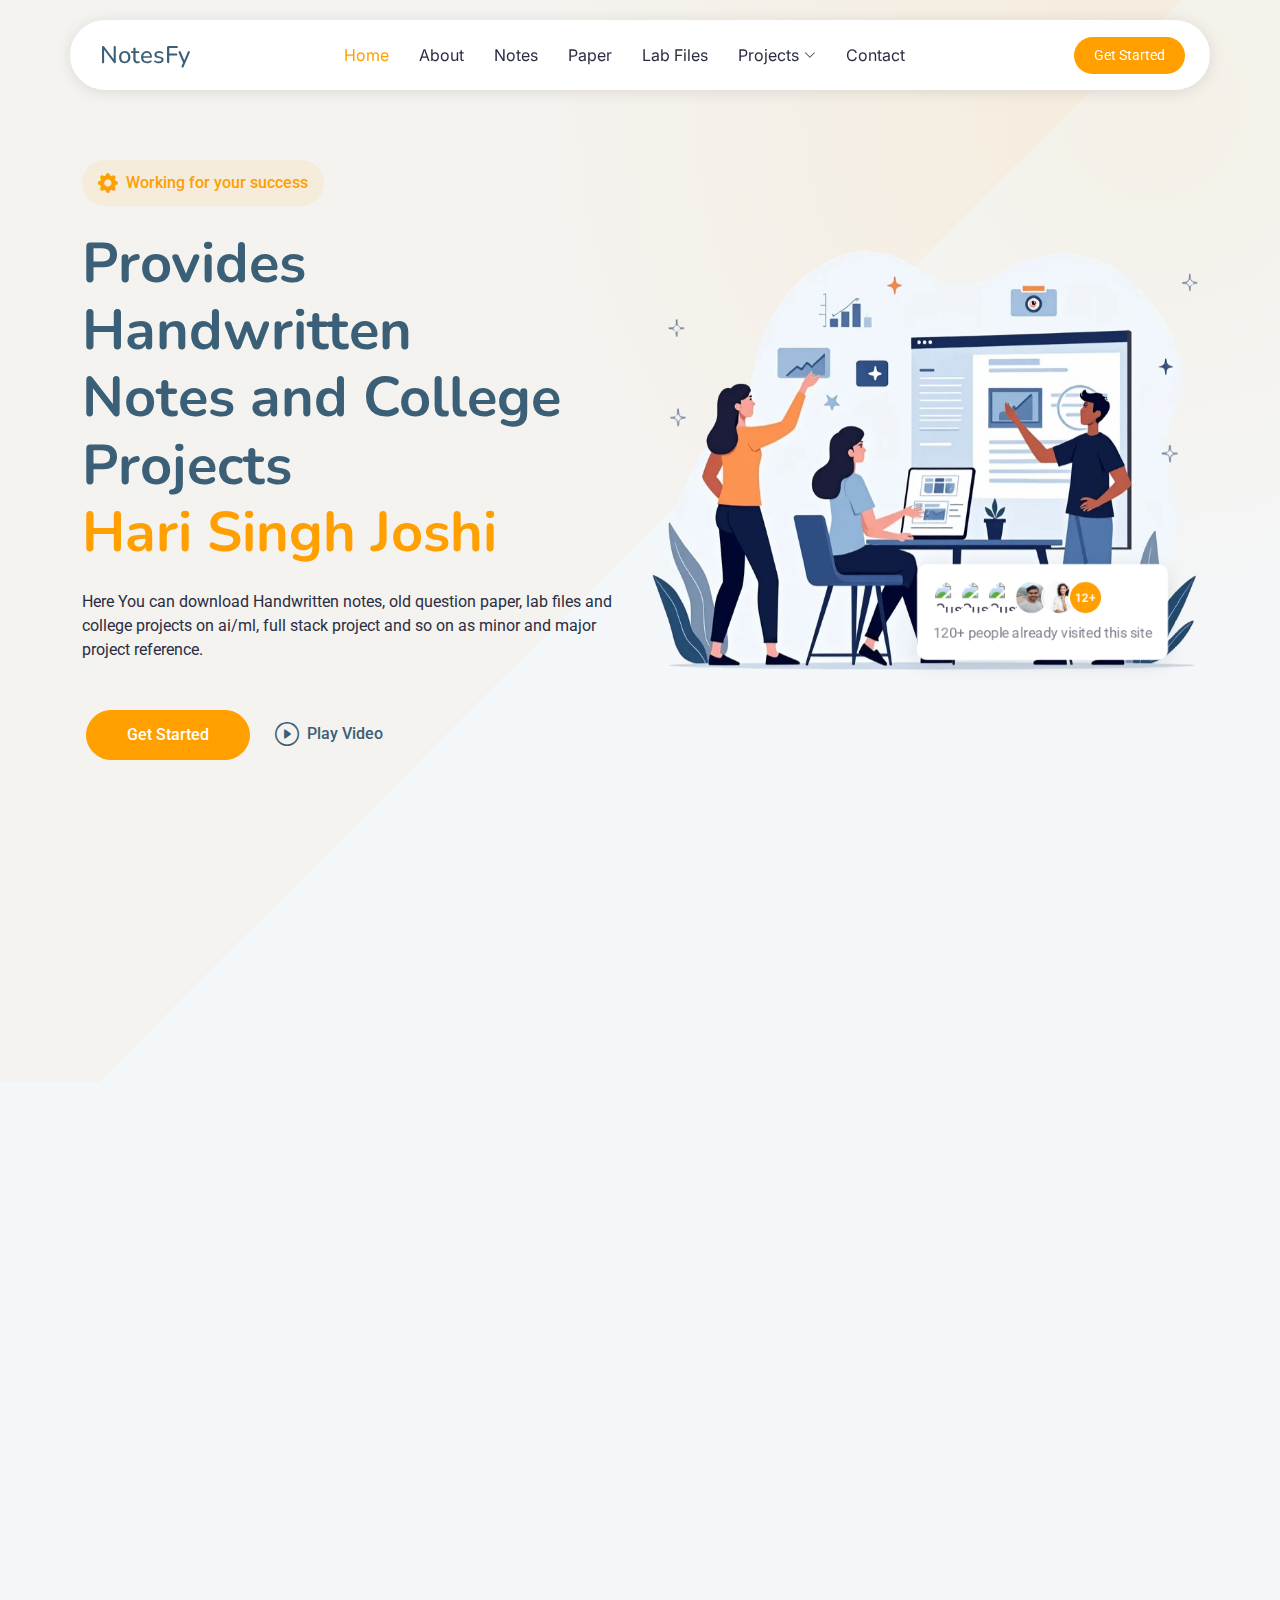
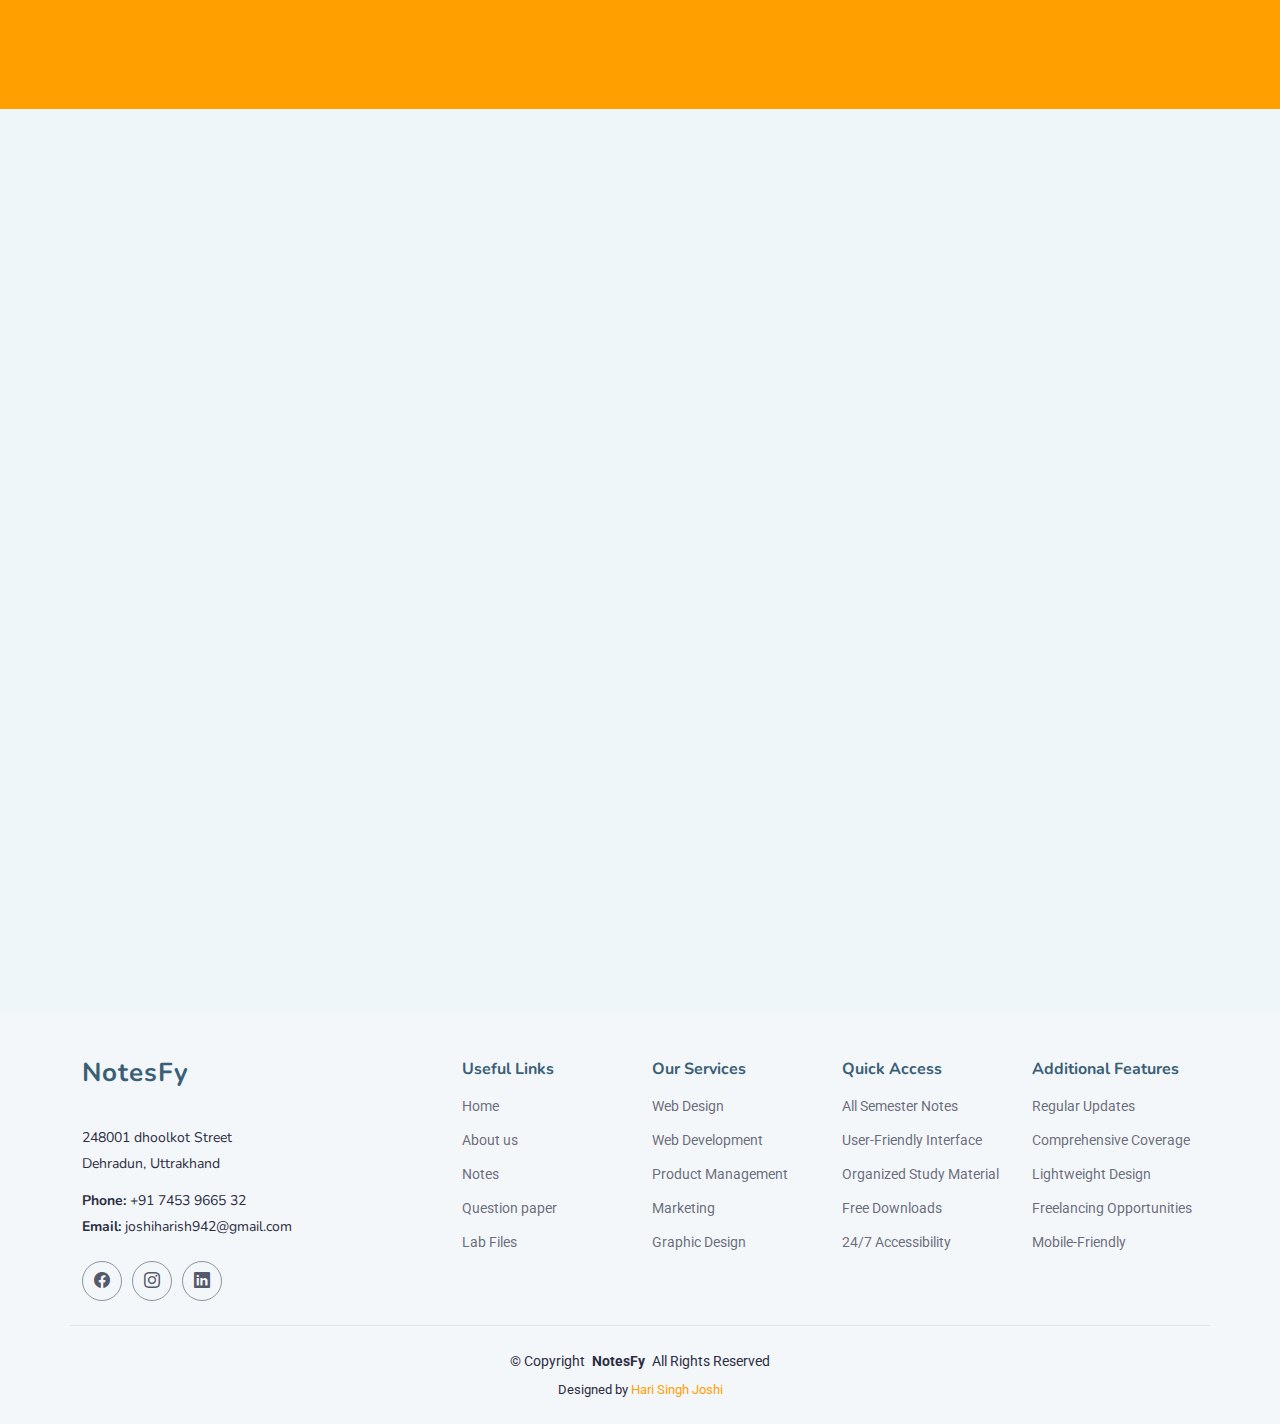
==== commit 47f9ed9a: "Update index.html" ====
--- a/index.html
+++ b/index.html
@@ -1924,6 +1924,50 @@
                   <p>hari.202104115@tulas.edu.in</p>
                 </div>
               </div>
+
+              
+              <div class="info-item" data-aos="fade-up" data-aos-delay="400">
+                <div class="icon-box">
+                  <i class="bi bi-star-fill"></i>
+
+                </div>
+                <div class="content">
+                  <!-- Button trigger modal -->
+                  <button type="button" class="btn btn" data-bs-toggle="modal" data-bs-target="#exampleModal" style="color: #ff9f00;">
+                    <h4 class="text-white">Click Me</h4>
+                  </button>
+                  <p class="text-white">Kindly Rate us for our services.</p>
+                  
+
+<!-- Modal -->
+<div class="modal fade" id="exampleModal" tabindex="-1" aria-labelledby="exampleModalLabel" aria-hidden="true">
+  <div class="modal-dialog modal-lg">
+    <div class="modal-content">
+      <div class="modal-header">
+        <h5 class="modal-title" id="exampleModalLabel">Rate Us</h5>
+        <button type="button" class="btn-close" data-bs-dismiss="modal" aria-label="Close"></button>
+      </div>
+      <div class="modal-body">
+        <!-- Embed the Google Form -->
+        <iframe 
+          src="https://docs.google.com/forms/d/e/1FAIpQLSfO-qFqzqkepxczpPX76eQ3geN0oAFSJRQXUYE4qdXEjlHWlw/viewform?embedded=true" 
+          width="100%" 
+          height="500" 
+          frameborder="0" 
+          marginheight="0" 
+          marginwidth="0"
+          style="border: none; display: block;">
+        </iframe>
+      </div>
+      <div class="modal-footer">
+        <button type="button" class="btn btn-warning" data-bs-dismiss="modal">Close</button>
+      </div>
+    </div>
+  </div>
+</div>
+
+</div>
+</div>
             </div>
           </div>
 
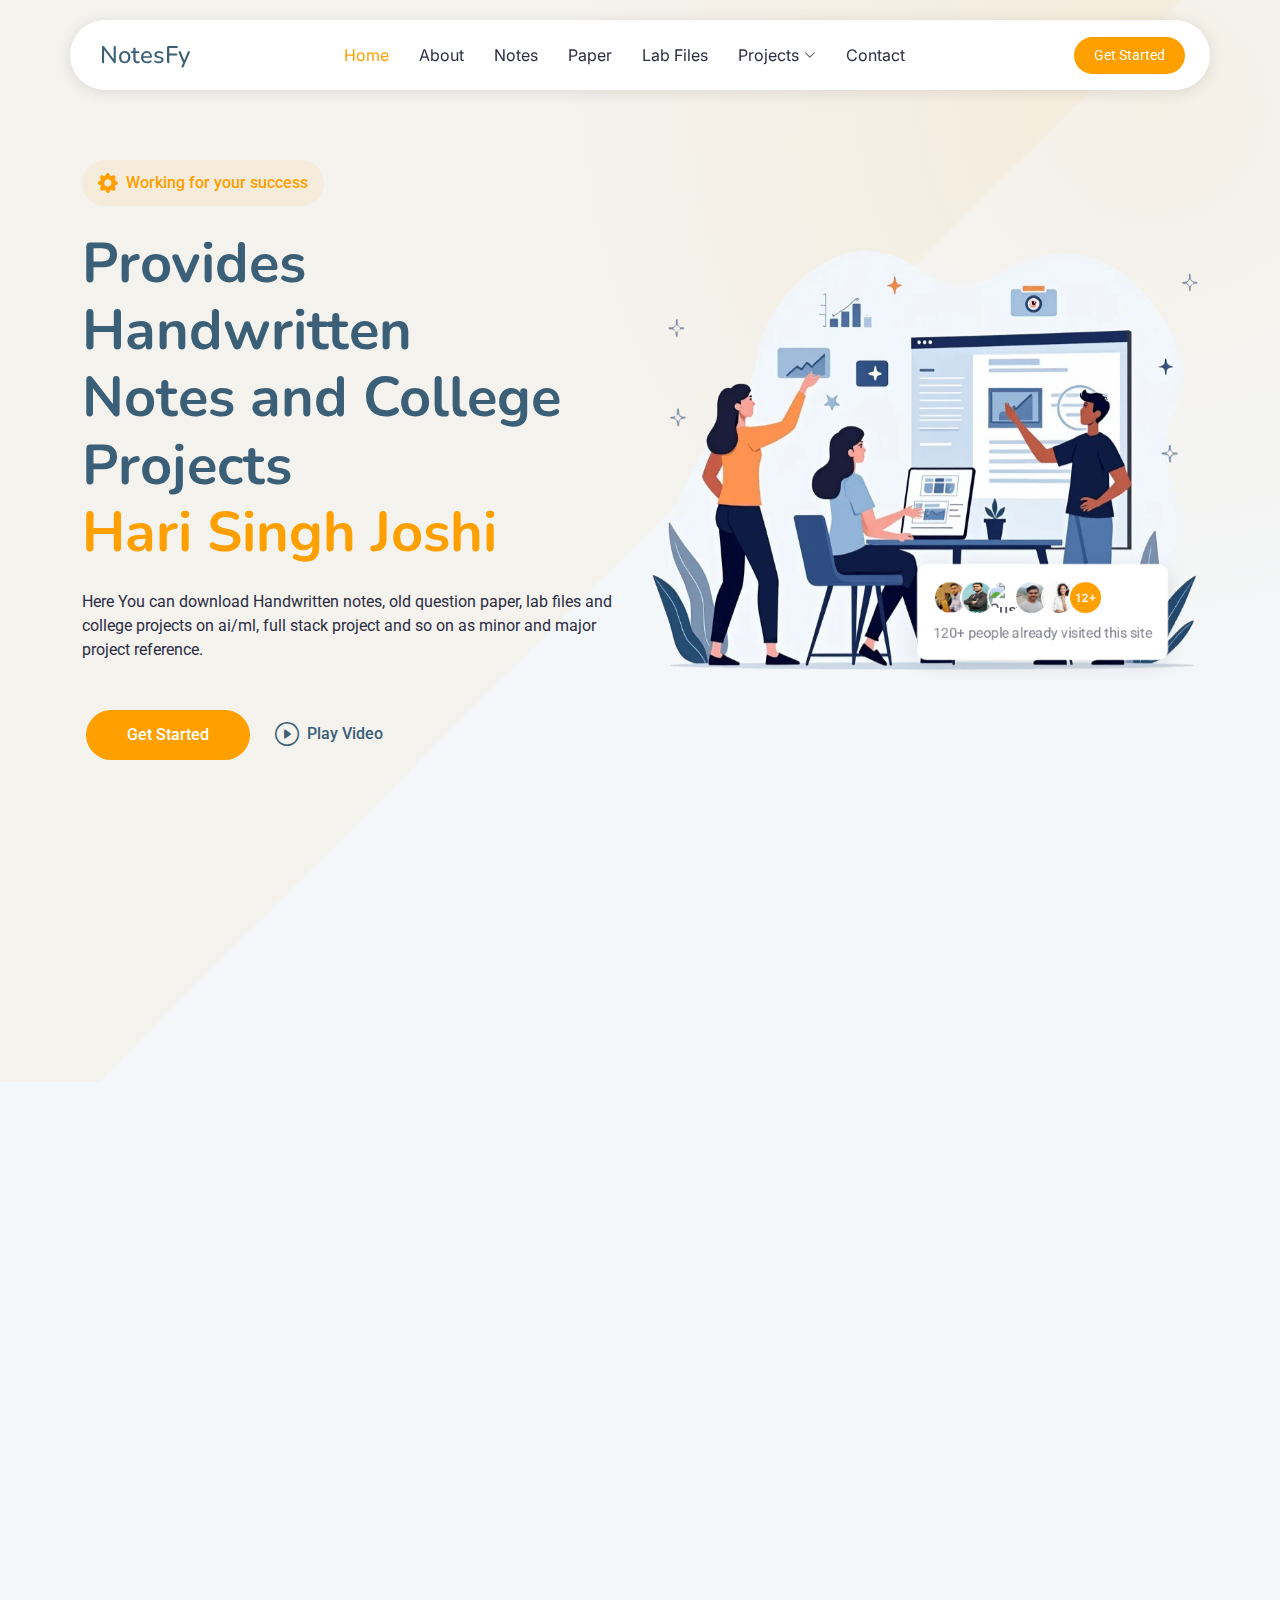
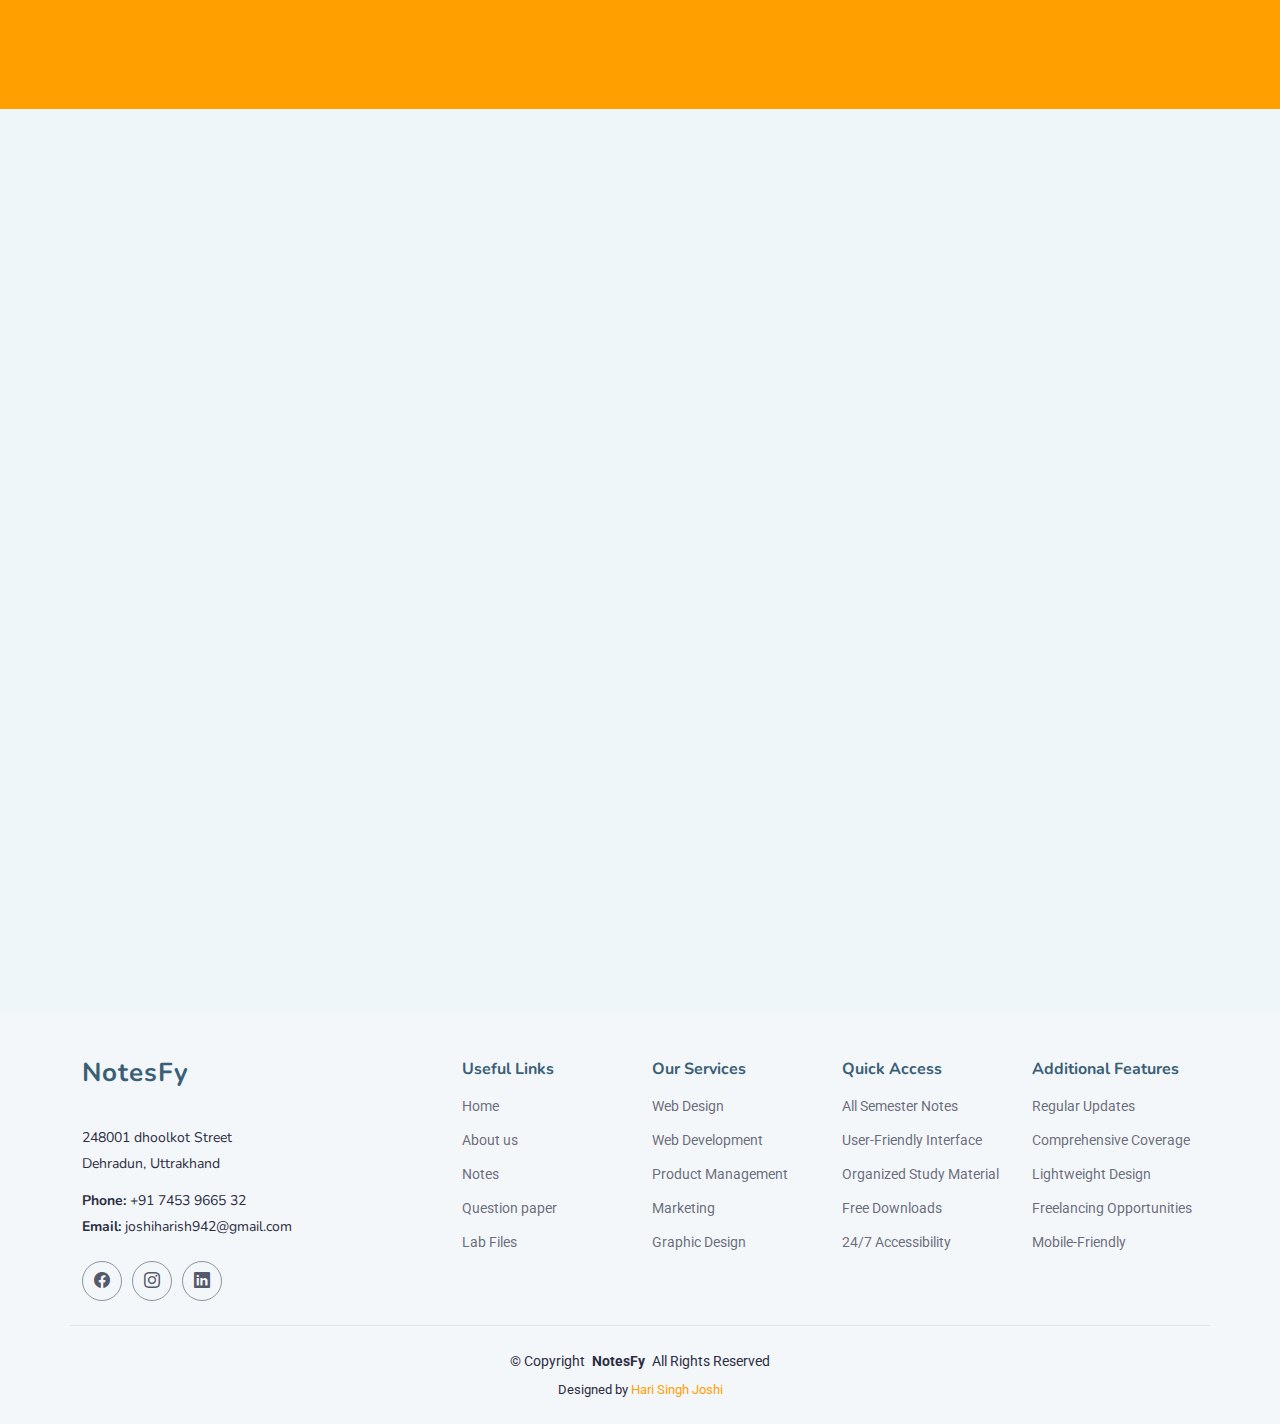
==== commit f7a697c3: "Update index.html" ====
--- a/index.html
+++ b/index.html
@@ -173,7 +173,7 @@
               <div class="customers-badge">
                 <div class="customer-avatars">
                   <img src="assets/img/avatar-1.jpg" alt="Customer 1" class="avatar">
-                  <img src="assets/img/avatar-2.jpg" alt="Customer 2" class="avatar">
+                  <img src="assets/img/avatar-2.png" alt="Customer 2" class="avatar">
                   <img src="assets/img/avatar-3.jpg" alt="Customer 3" class="avatar">
                   <img src="assets/img/avatar-4.jpg" alt="Customer 4" class="avatar">
                   <img src="assets/img/avatar-5.webp" alt="Customer 5" class="avatar">
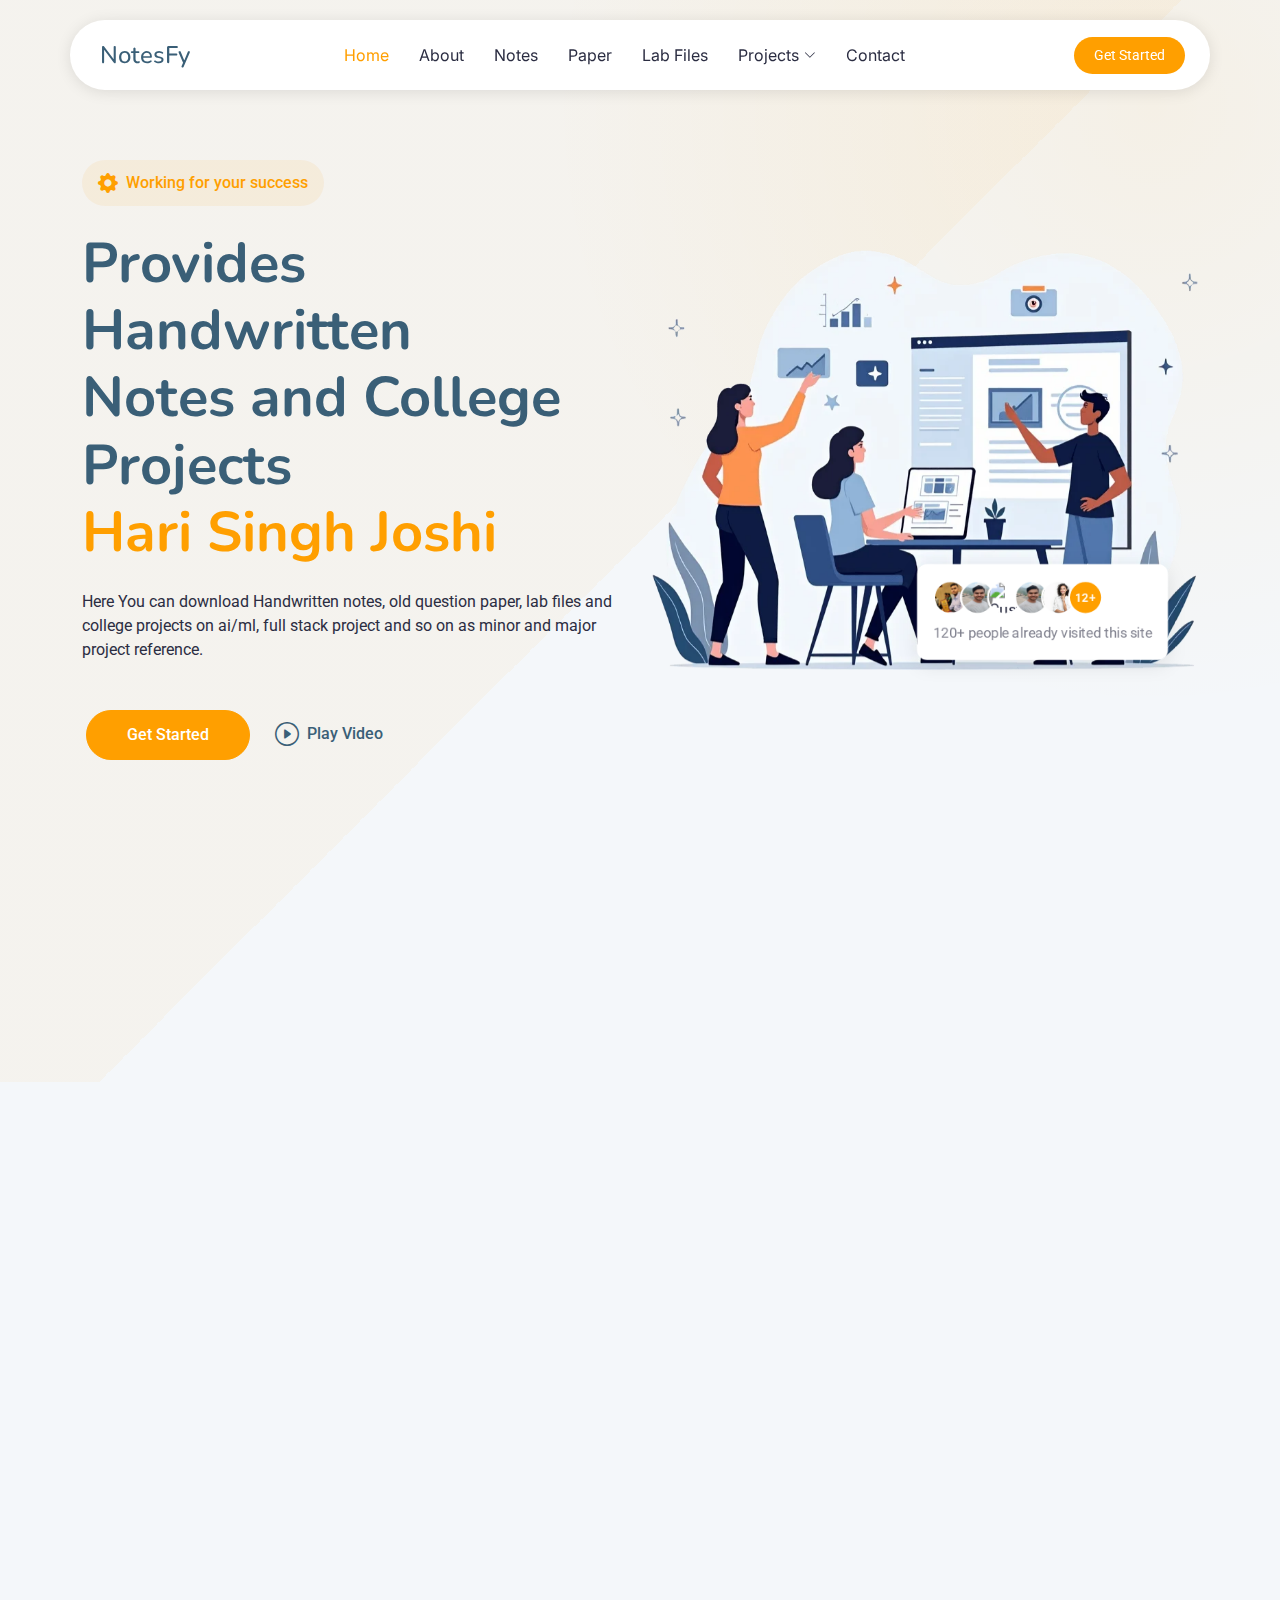
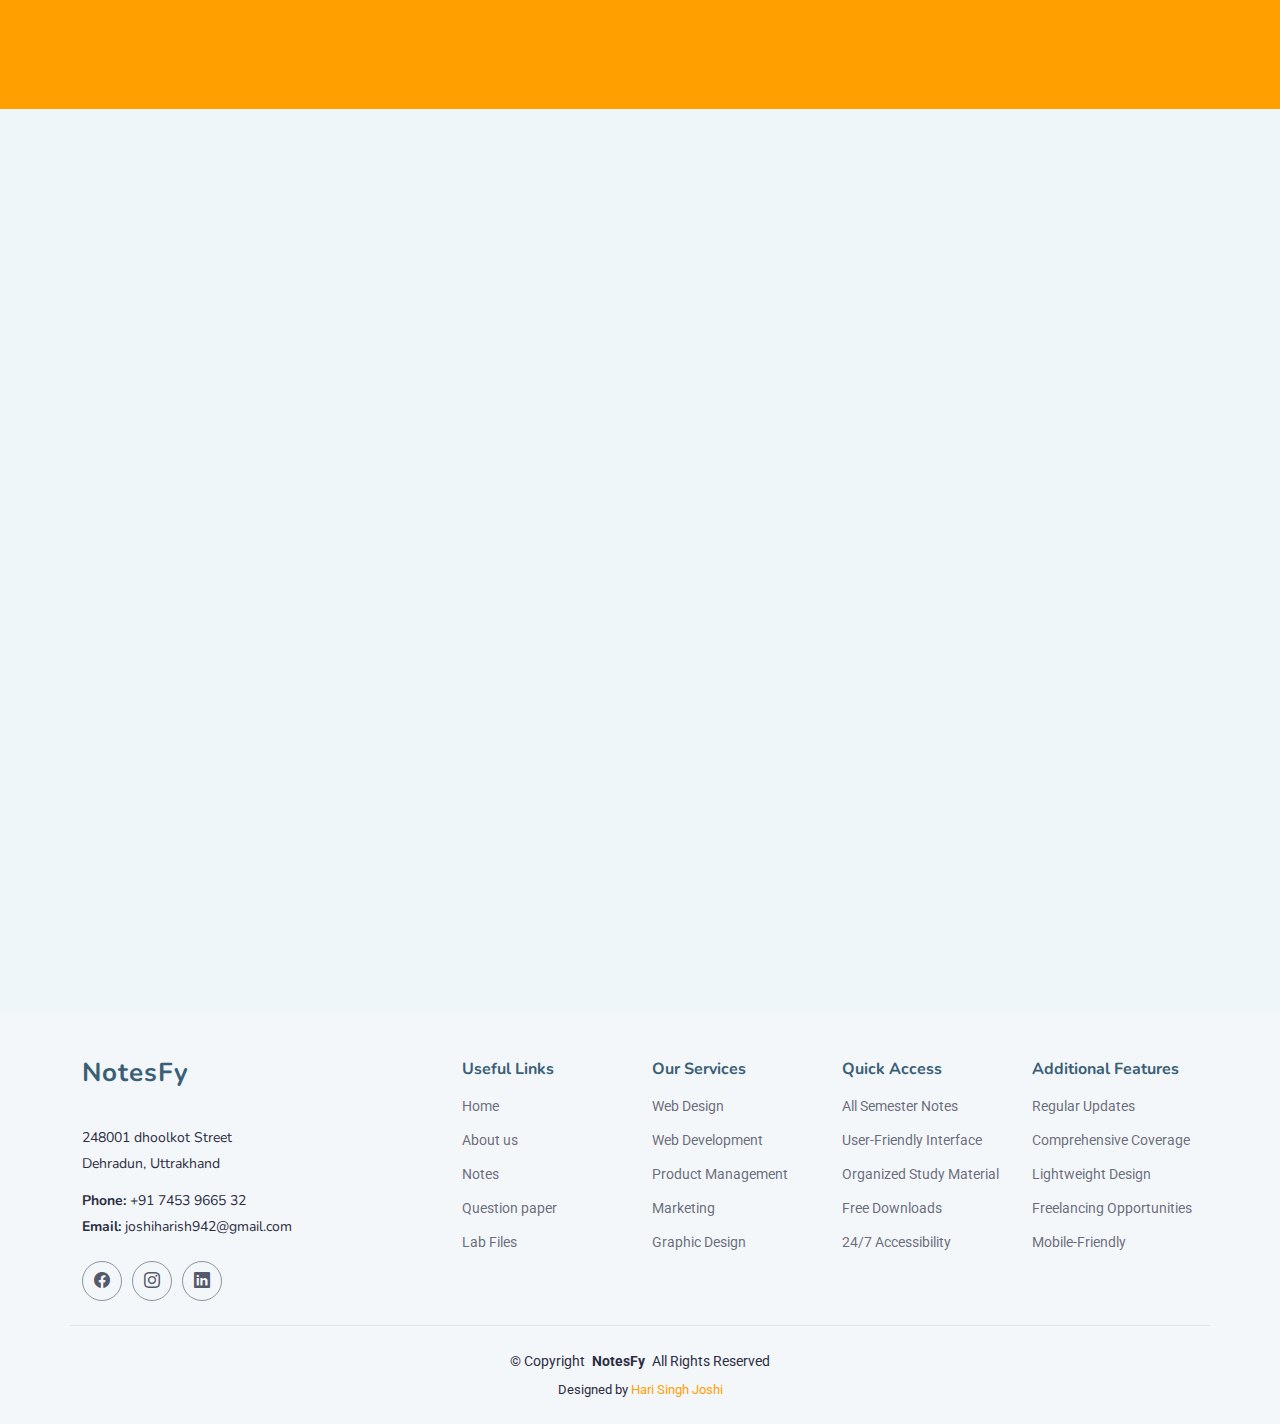
==== commit 7eb0ff25: "Update index.html" ====
--- a/index.html
+++ b/index.html
@@ -173,7 +173,7 @@
               <div class="customers-badge">
                 <div class="customer-avatars">
                   <img src="assets/img/avatar-1.jpg" alt="Customer 1" class="avatar">
-                  <img src="assets/img/avatar-2.png" alt="Customer 2" class="avatar">
+                  <img src="assets/img/avatar-4.jpg" alt="Customer 2" class="avatar">
                   <img src="assets/img/avatar-3.jpg" alt="Customer 3" class="avatar">
                   <img src="assets/img/avatar-4.jpg" alt="Customer 4" class="avatar">
                   <img src="assets/img/avatar-5.webp" alt="Customer 5" class="avatar">
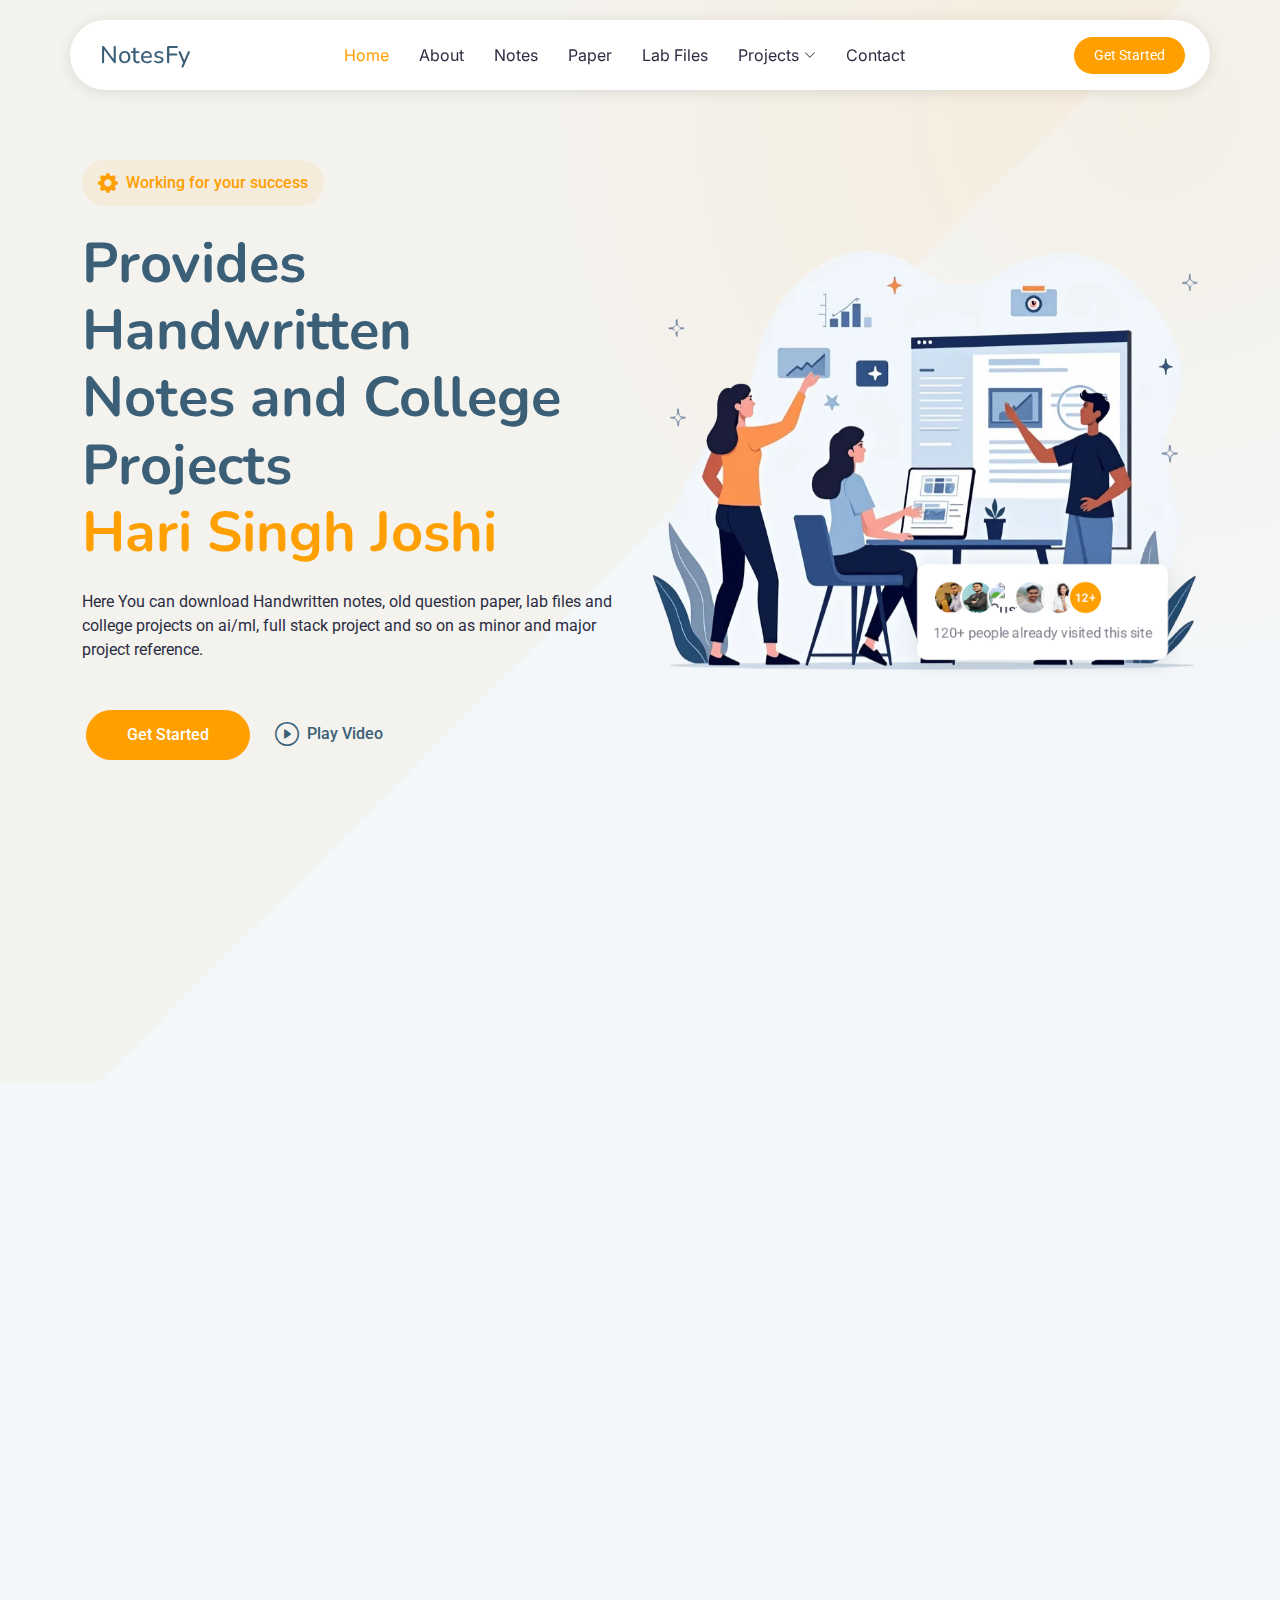
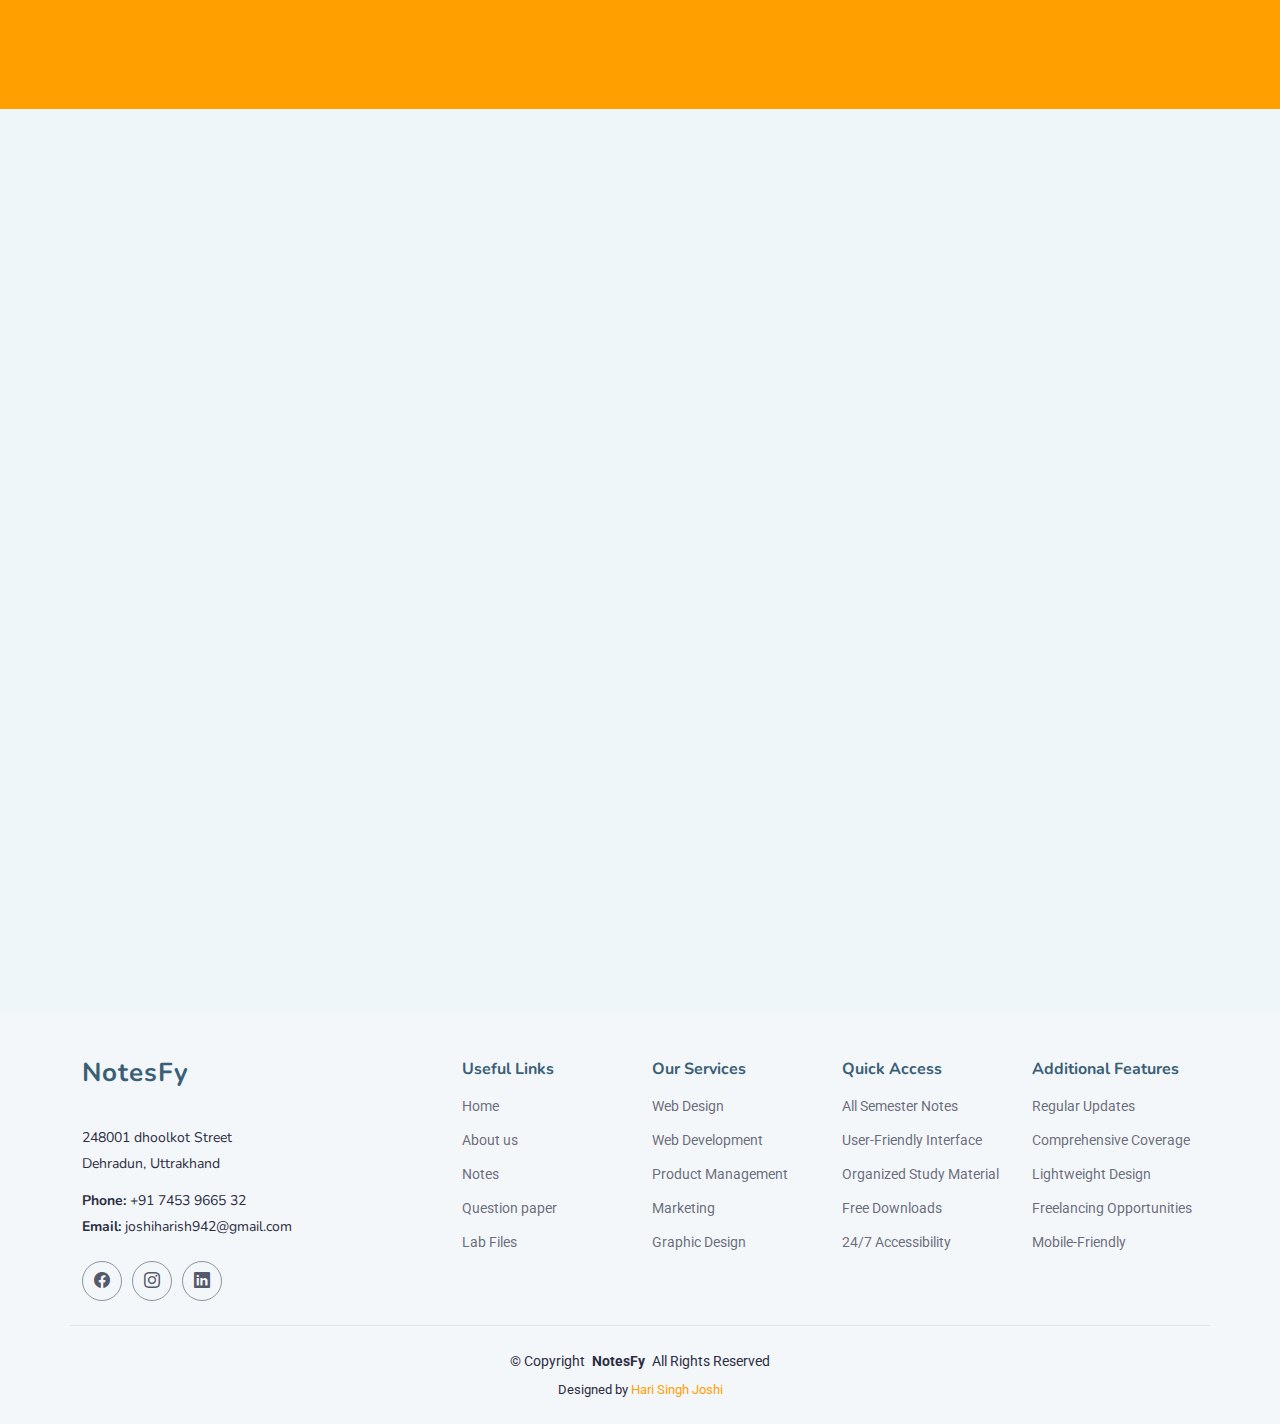
==== commit 4417c682: "Update index.html" ====
--- a/index.html
+++ b/index.html
@@ -173,7 +173,7 @@
               <div class="customers-badge">
                 <div class="customer-avatars">
                   <img src="assets/img/avatar-1.jpg" alt="Customer 1" class="avatar">
-                  <img src="assets/img/avatar-4.jpg" alt="Customer 2" class="avatar">
+                  <img src="assets/img/avatar-2.png" alt="Customer 2" class="avatar">
                   <img src="assets/img/avatar-3.jpg" alt="Customer 3" class="avatar">
                   <img src="assets/img/avatar-4.jpg" alt="Customer 4" class="avatar">
                   <img src="assets/img/avatar-5.webp" alt="Customer 5" class="avatar">
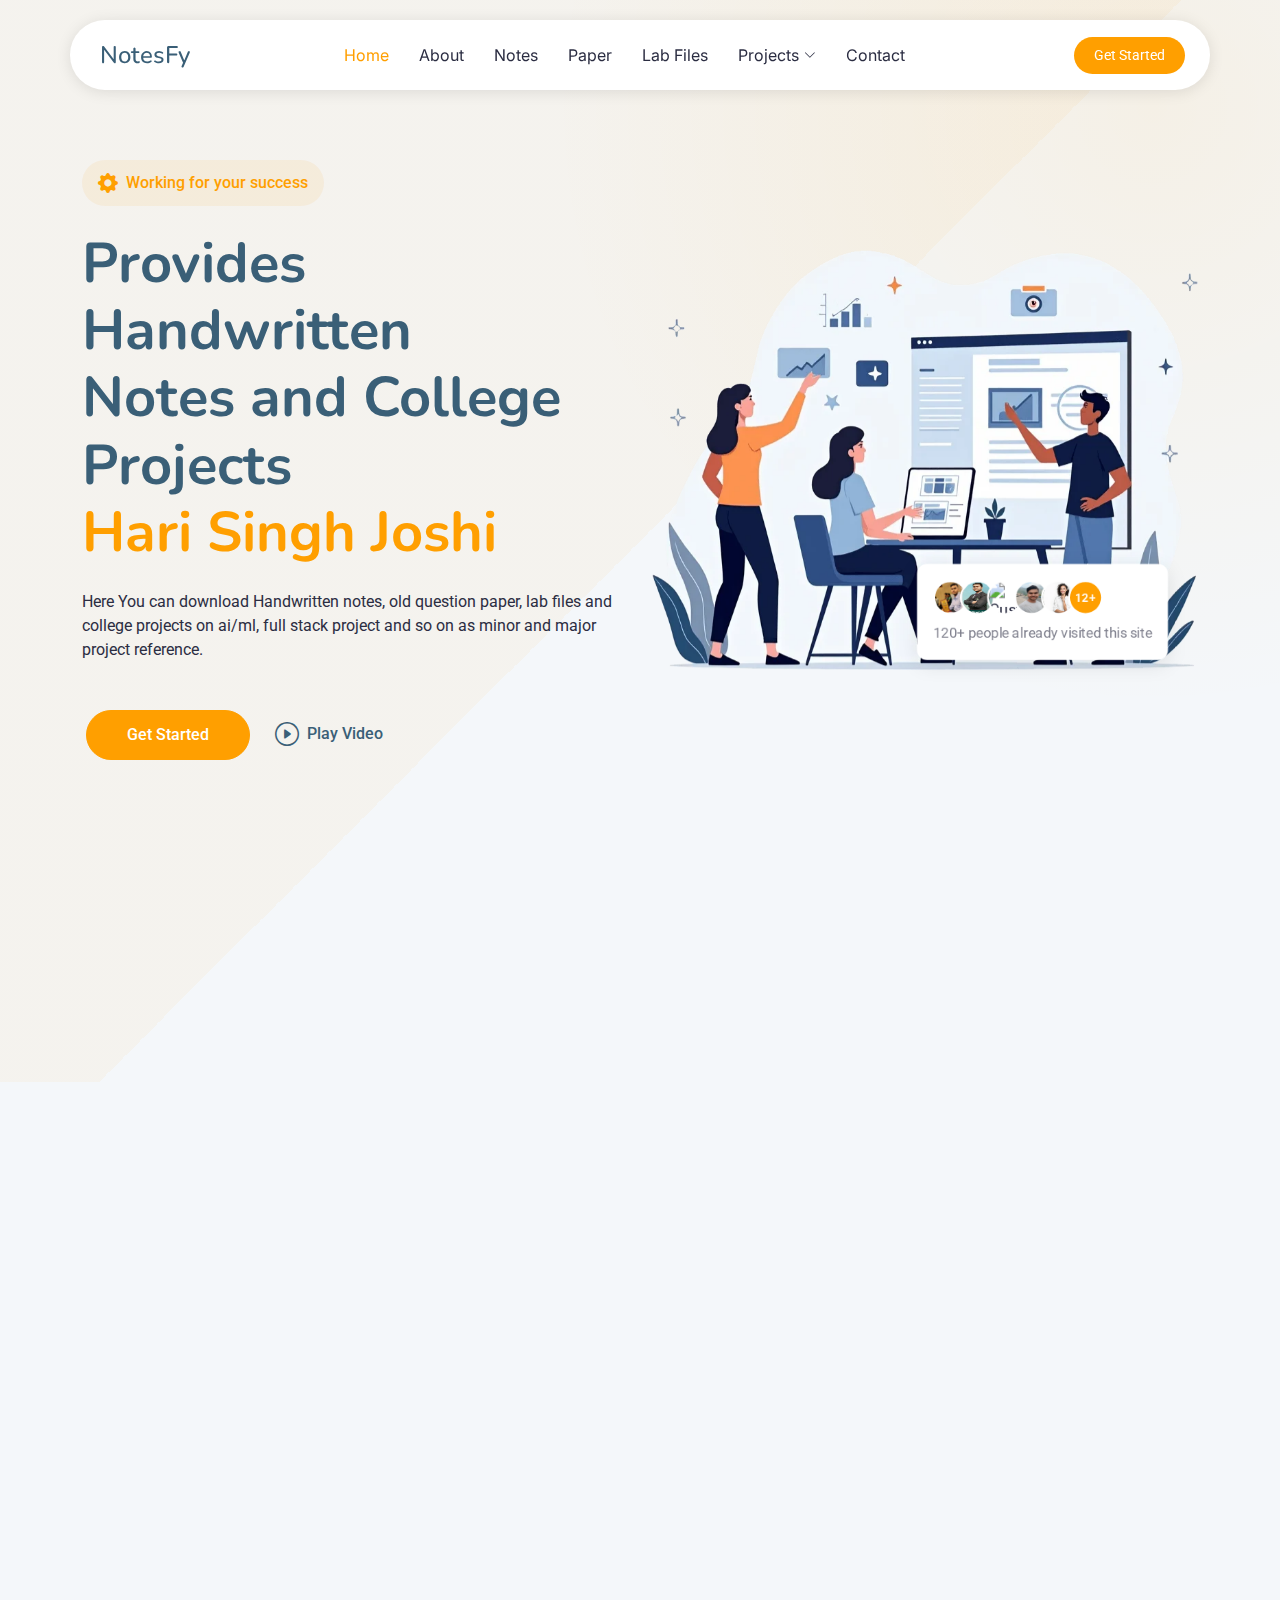
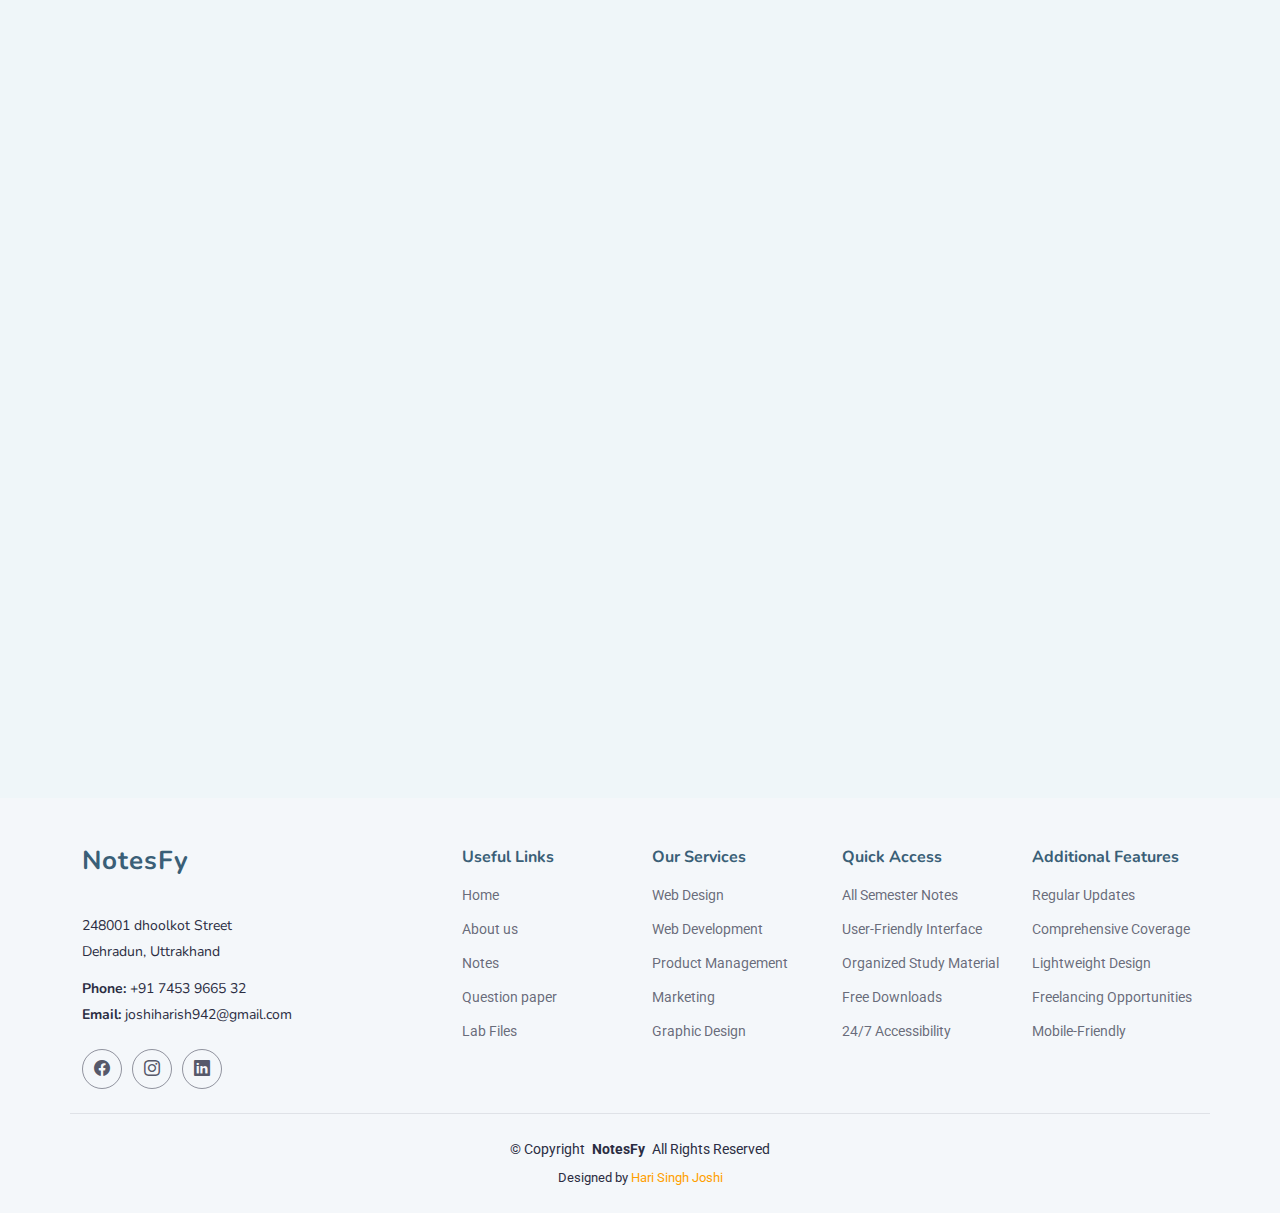
==== commit 090f7897: "Update index.html" ====
--- a/index.html
+++ b/index.html
@@ -974,7 +974,7 @@
     </section><!-- /Features 2 Section -->
 
     <!-- Call To Action Section -->
-    <section id="call-to-action" class="call-to-action section">
+   <section id="call-to-action" class="call-to-action section">
 
       <div class="container" data-aos="fade-up" data-aos-delay="100">
 
@@ -987,106 +987,9 @@
             <a href="tel:+91 7453966532" class="btn btn-cta">Call Us</a>
 
           </div>
-
-          <!-- Abstract Background Elements -->
-          <div class="shape shape-1">
-            <svg viewBox="0 0 200 200" xmlns="http://www.w3.org/2000/svg">
-              <path d="M47.1,-57.1C59.9,-45.6,68.5,-28.9,71.4,-10.9C74.2,7.1,71.3,26.3,61.5,41.1C51.7,55.9,35,66.2,16.9,69.2C-1.3,72.2,-21,67.8,-36.9,57.9C-52.8,48,-64.9,32.6,-69.1,15.1C-73.3,-2.4,-69.5,-22,-59.4,-37.1C-49.3,-52.2,-32.8,-62.9,-15.7,-64.9C1.5,-67,34.3,-68.5,47.1,-57.1Z" transform="translate(100 100)"></path>
-            </svg>
-          </div>
-
-          <div class="shape shape-2">
-            <svg viewBox="0 0 200 200" xmlns="http://www.w3.org/2000/svg">
-              <path d="M41.3,-49.1C54.4,-39.3,66.6,-27.2,71.1,-12.1C75.6,3,72.4,20.9,63.3,34.4C54.2,47.9,39.2,56.9,23.2,62.3C7.1,67.7,-10,69.4,-24.8,64.1C-39.7,58.8,-52.3,46.5,-60.1,31.5C-67.9,16.4,-70.9,-1.4,-66.3,-16.6C-61.8,-31.8,-49.7,-44.3,-36.3,-54C-22.9,-63.7,-8.2,-70.6,3.6,-75.1C15.4,-79.6,28.2,-58.9,41.3,-49.1Z" transform="translate(100 100)"></path>
-            </svg>
-          </div>
-
-          <!-- Dot Pattern Groups -->
-          <div class="dots dots-1">
-            <svg viewBox="0 0 100 100" xmlns="http://www.w3.org/2000/svg">
-              <pattern id="dot-pattern" x="0" y="0" width="20" height="20" patternUnits="userSpaceOnUse">
-                <circle cx="2" cy="2" r="2" fill="currentColor"></circle>
-              </pattern>
-              <rect width="100" height="100" fill="url(#dot-pattern)"></rect>
-            </svg>
-          </div>
-
-          <div class="dots dots-2">
-            <svg viewBox="0 0 100 100" xmlns="http://www.w3.org/2000/svg">
-              <pattern id="dot-pattern-2" x="0" y="0" width="20" height="20" patternUnits="userSpaceOnUse">
-                <circle cx="2" cy="2" r="2" fill="currentColor"></circle>
-              </pattern>
-              <rect width="100" height="100" fill="url(#dot-pattern-2)"></rect>
-            </svg>
-          </div>
-
-          <div class="shape shape-3">
-            <svg viewBox="0 0 200 200" xmlns="http://www.w3.org/2000/svg">
-              <path d="M43.3,-57.1C57.4,-46.5,71.1,-32.6,75.3,-16.2C79.5,0.2,74.2,19.1,65.1,35.3C56,51.5,43.1,65,27.4,71.7C11.7,78.4,-6.8,78.3,-23.9,72.4C-41,66.5,-56.7,54.8,-65.4,39.2C-74.1,23.6,-75.8,4,-71.7,-13.2C-67.6,-30.4,-57.7,-45.2,-44.3,-56.1C-30.9,-67,-15.5,-74,0.7,-74.9C16.8,-75.8,33.7,-70.7,43.3,-57.1Z" transform="translate(100 100)"></path>
-            </svg>
-          </div>
-        </div>
-
-      </div>
-
-    </section><!-- /Call To Action Section -->
-
-    <!-- Clients Section -->
-    <section id="clients" class="clients section">
-
-      <div class="container" data-aos="fade-up" data-aos-delay="100">
-
-        <div class="swiper init-swiper">
-          <script type="application/json" class="swiper-config">
-            {
-              "loop": true,
-              "speed": 600,
-              "autoplay": {
-                "delay": 5000
-              },
-              "slidesPerView": "auto",
-              "pagination": {
-                "el": ".swiper-pagination",
-                "type": "bullets",
-                "clickable": true
-              },
-              "breakpoints": {
-                "320": {
-                  "slidesPerView": 2,
-                  "spaceBetween": 40
-                },
-                "480": {
-                  "slidesPerView": 3,
-                  "spaceBetween": 60
-                },
-                "640": {
-                  "slidesPerView": 4,
-                  "spaceBetween": 80
-                },
-                "992": {
-                  "slidesPerView": 6,
-                  "spaceBetween": 120
-                }
-              }
-            }
-          </script>
-          <div class="swiper-wrapper align-items-center">
-            <div class="swiper-slide"><img src="assets/img/clients/client-1.png" class="img-fluid" alt=""></div>
-            <div class="swiper-slide"><img src="assets/img/clients/client-2.png" class="img-fluid" alt=""></div>
-            <div class="swiper-slide"><img src="assets/img/clients/client-3.png" class="img-fluid" alt=""></div>
-            <div class="swiper-slide"><img src="assets/img/clients/client-4.png" class="img-fluid" alt=""></div>
-            <div class="swiper-slide"><img src="assets/img/clients/client-5.png" class="img-fluid" alt=""></div>
-            <div class="swiper-slide"><img src="assets/img/clients/client-6.png" class="img-fluid" alt=""></div>
-            <div class="swiper-slide"><img src="assets/img/clients/client-7.png" class="img-fluid" alt=""></div>
-            <div class="swiper-slide"><img src="assets/img/clients/client-8.png" class="img-fluid" alt=""></div>
-          </div>
-          <div class="swiper-pagination"></div>
-        </div>
-
-      </div>
-
-    </section><!-- /Clients Section -->
-
+        </div>
+      </div>
+    </section>
     <!-- Testimonials Section -->
     <section id="testimonials" class="testimonials section light-background">
 
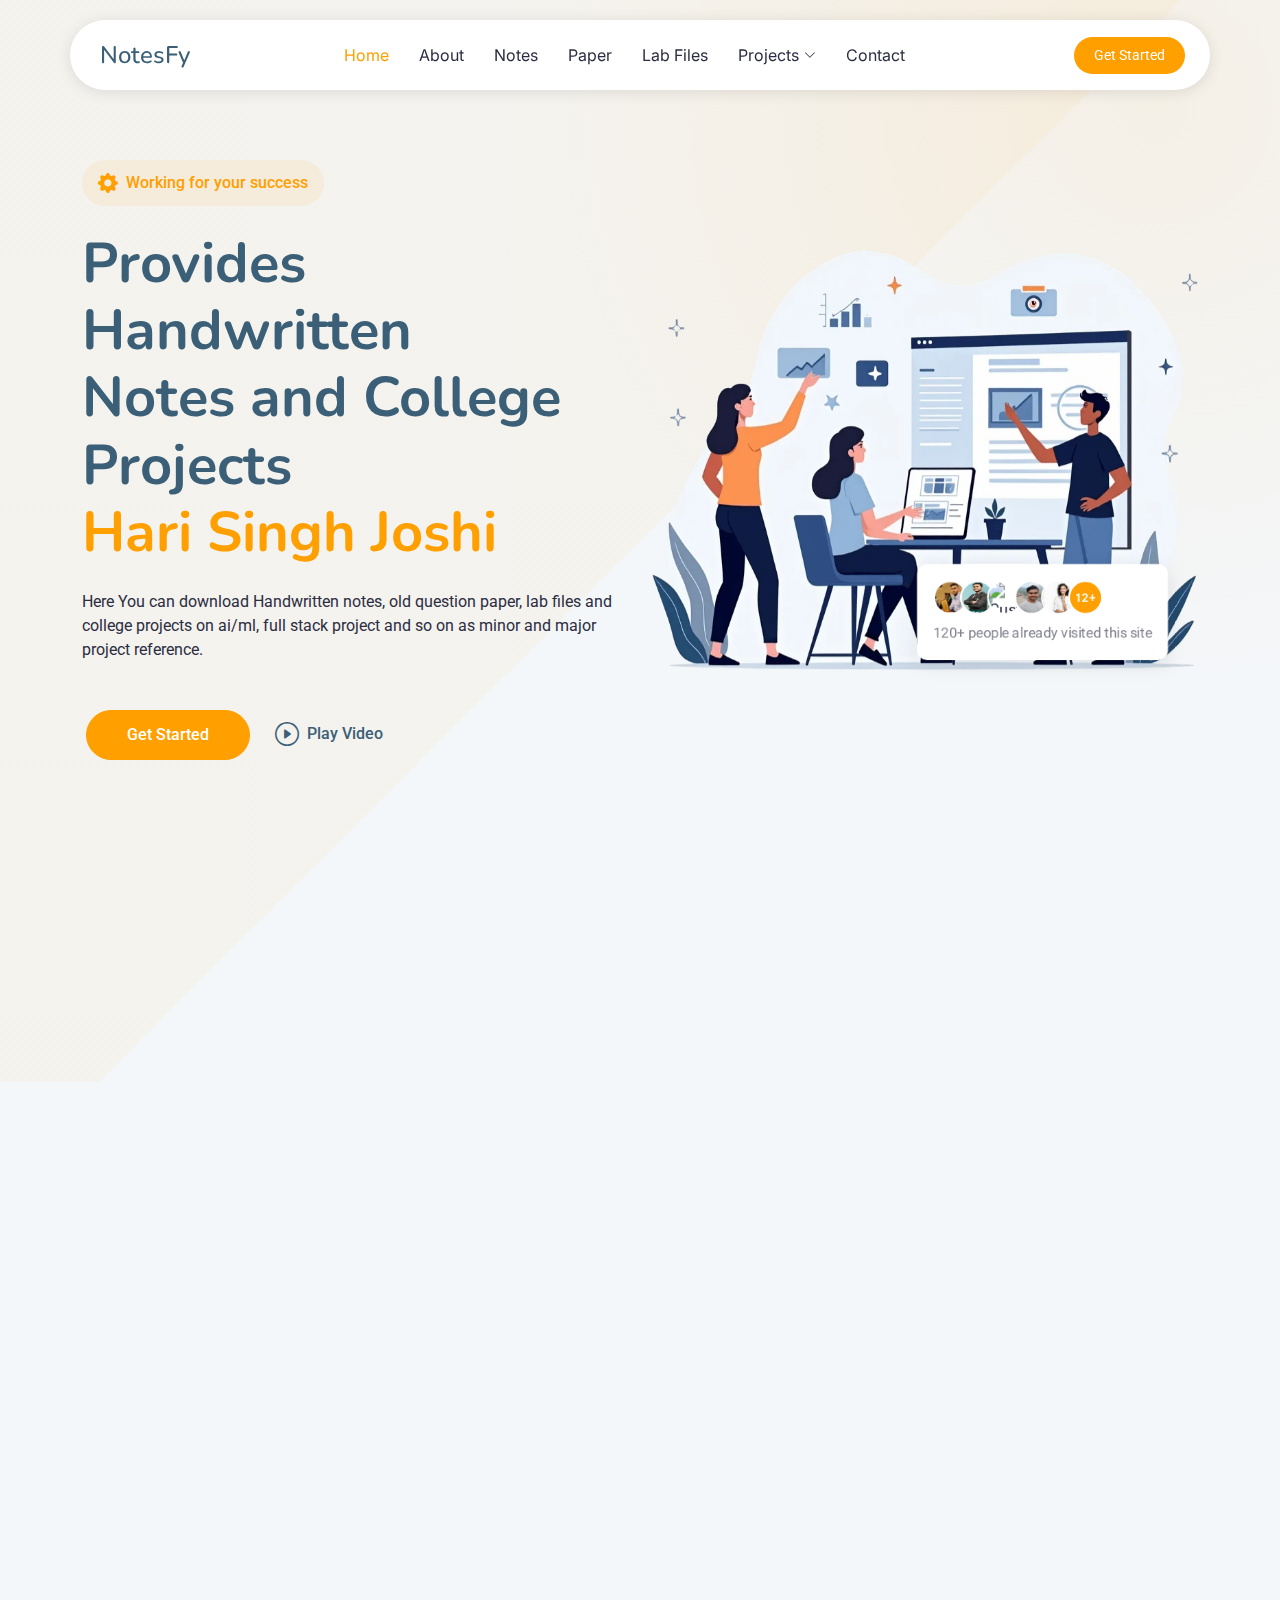
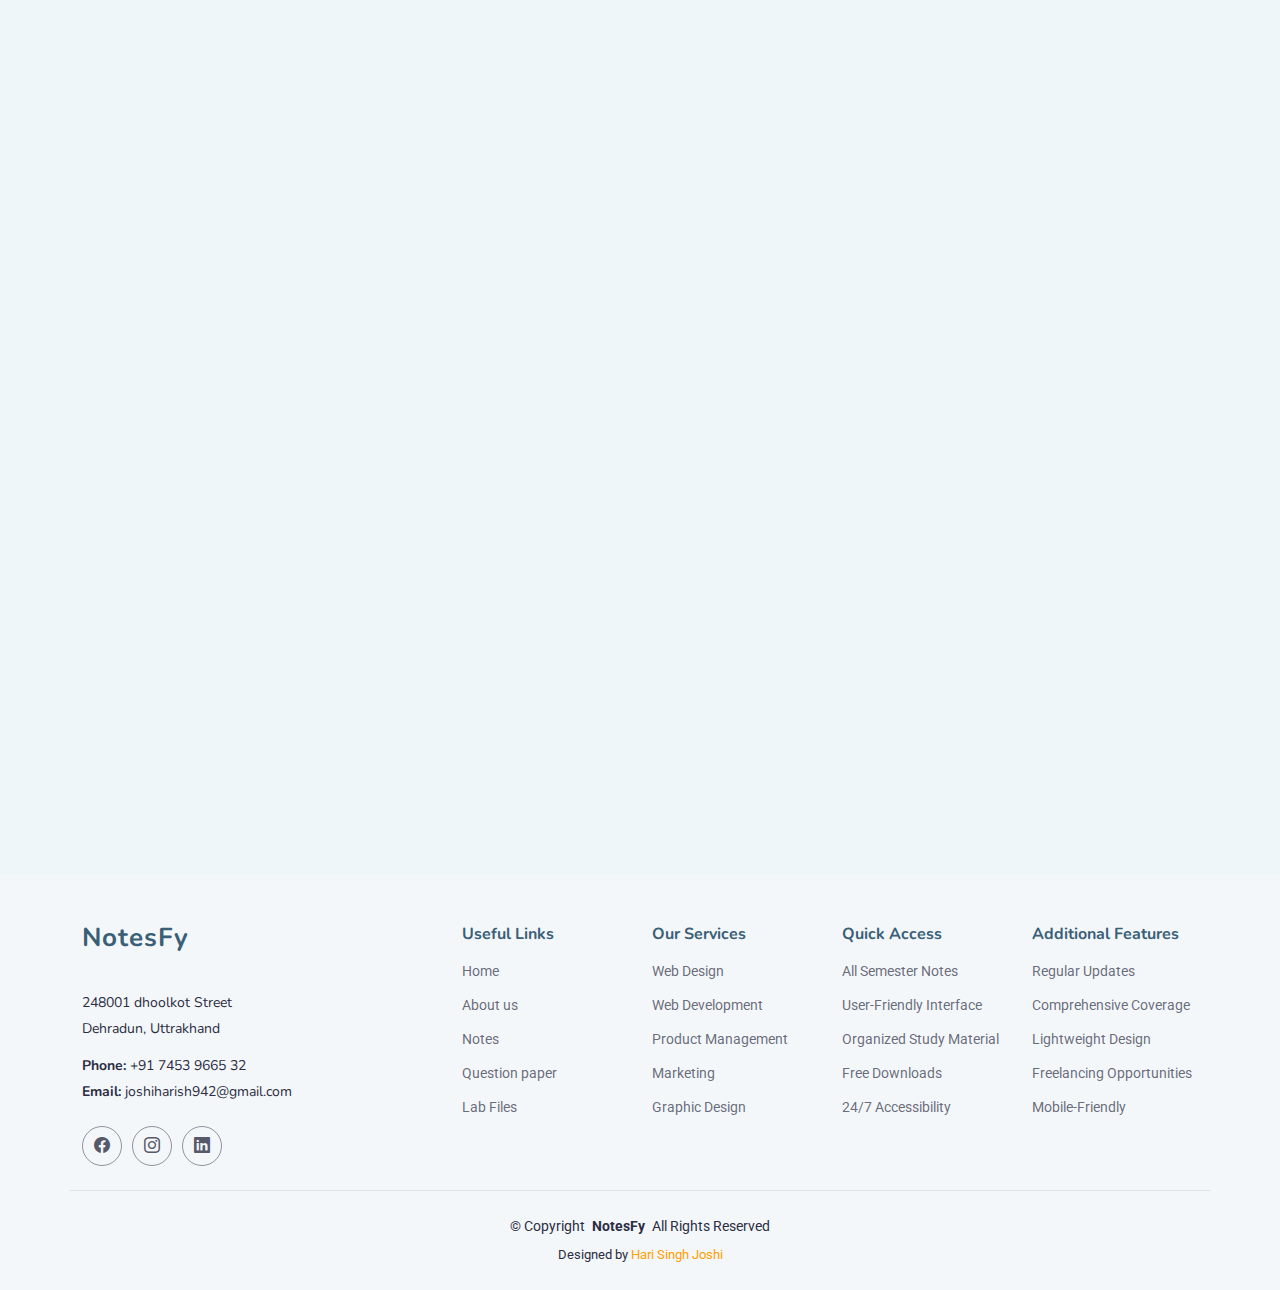
==== commit 988c4136: "Update index.html" ====
--- a/index.html
+++ b/index.html
@@ -391,6 +391,7 @@
                 <div class="card" style="width: 14rem;">
                   <div class="card-body">
                     <h5 class="card-title">Physics</h5>
+                     <p class="card-text">Handwritten Notes for Physics</p>
                     <a href="https://drive.google.com/drive/folders/1ns1uiKZYSjiTwY9wl5QgmuGx6EcECgoh?usp=drive_link" class="card-link text-warning">Download</a>
                   </div>
                   </div>
@@ -400,7 +401,7 @@
                   <div class="card" style="width: 14rem;">
                     <div class="card-body">
                       <h5 class="card-title">Engineering Mathematics-I</h5>
-
+                      <p class="card-text">Handwritten Notes for Mathematics-I</p>
                       <a href="https://drive.google.com/drive/folders/13cmxUCOb_sXeiTDxKKn5NNWTAtZK4fd3?usp=drive_link" class="card-link text-warning">Download</a>
                     </div>
                     </div>
@@ -411,6 +412,7 @@
                     <div class="card" style="width: 14rem;">
                       <div class="card-body">
                         <h5 class="card-title">Electrical Engineering</h5>
+                        <p class="card-text">Handwritten Notes for Electrical Engineering</p>
                         <a href="https://drive.google.com/drive/folders/1qs9TQ5FBfYzdGhclavZeStGeLCcjfAfH?usp=drive_link" class="card-link text-warning">Download</a>
                       </div>
                       </div>
@@ -419,7 +421,8 @@
                     <div class="col mt-3">
                       <div class="card" style="width: 14rem;">
                         <div class="card-body">
-                          <h5 class="card-title">C++ Programming</h5>                          
+                          <h5 class="card-title">C++ Programming</h5>  
+                          <p class="card-text">Handwritten Notes for C++ Programming</p>
                           <a href="https://drive.google.com/drive/folders/1_OiXiGiKUXKaMpIEa-AVGSRpNFsc98Tx?usp=drive_link" class="card-link text-warning">Download</a>
                         </div>
                         </div>
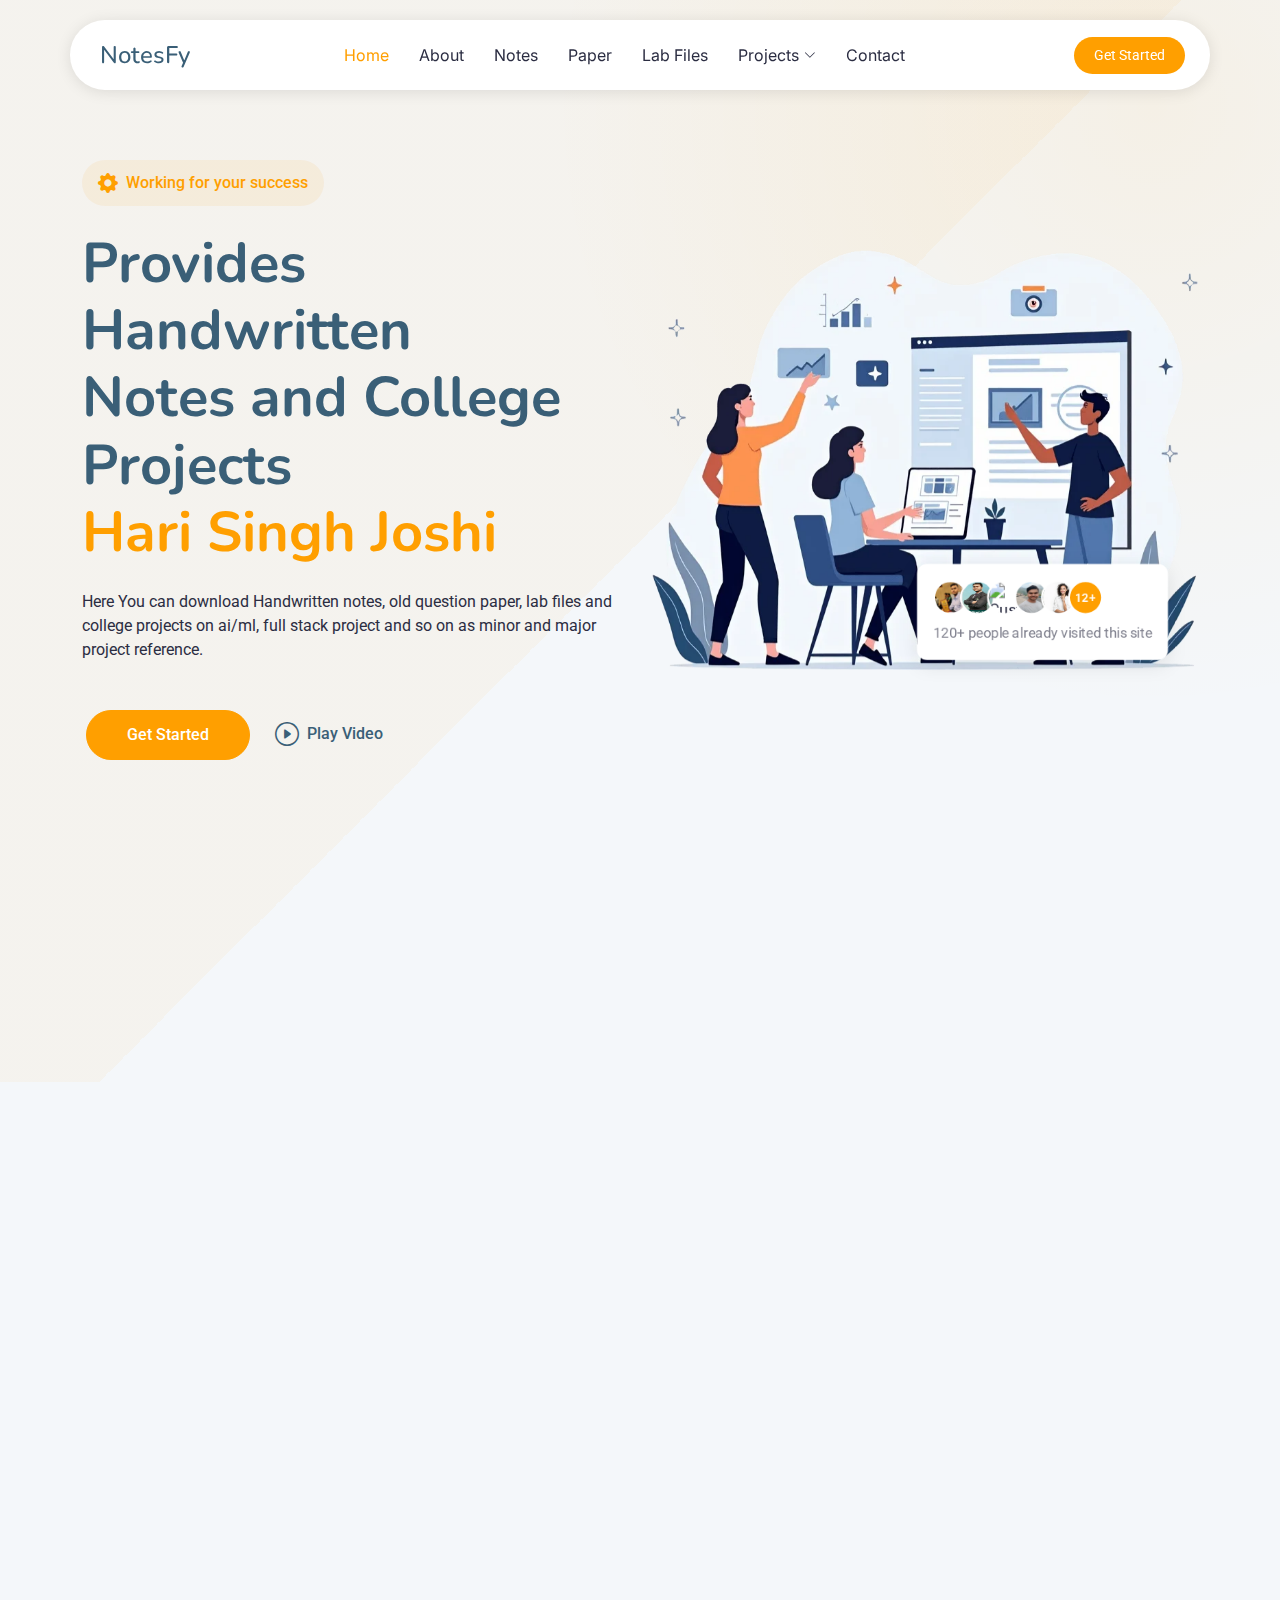
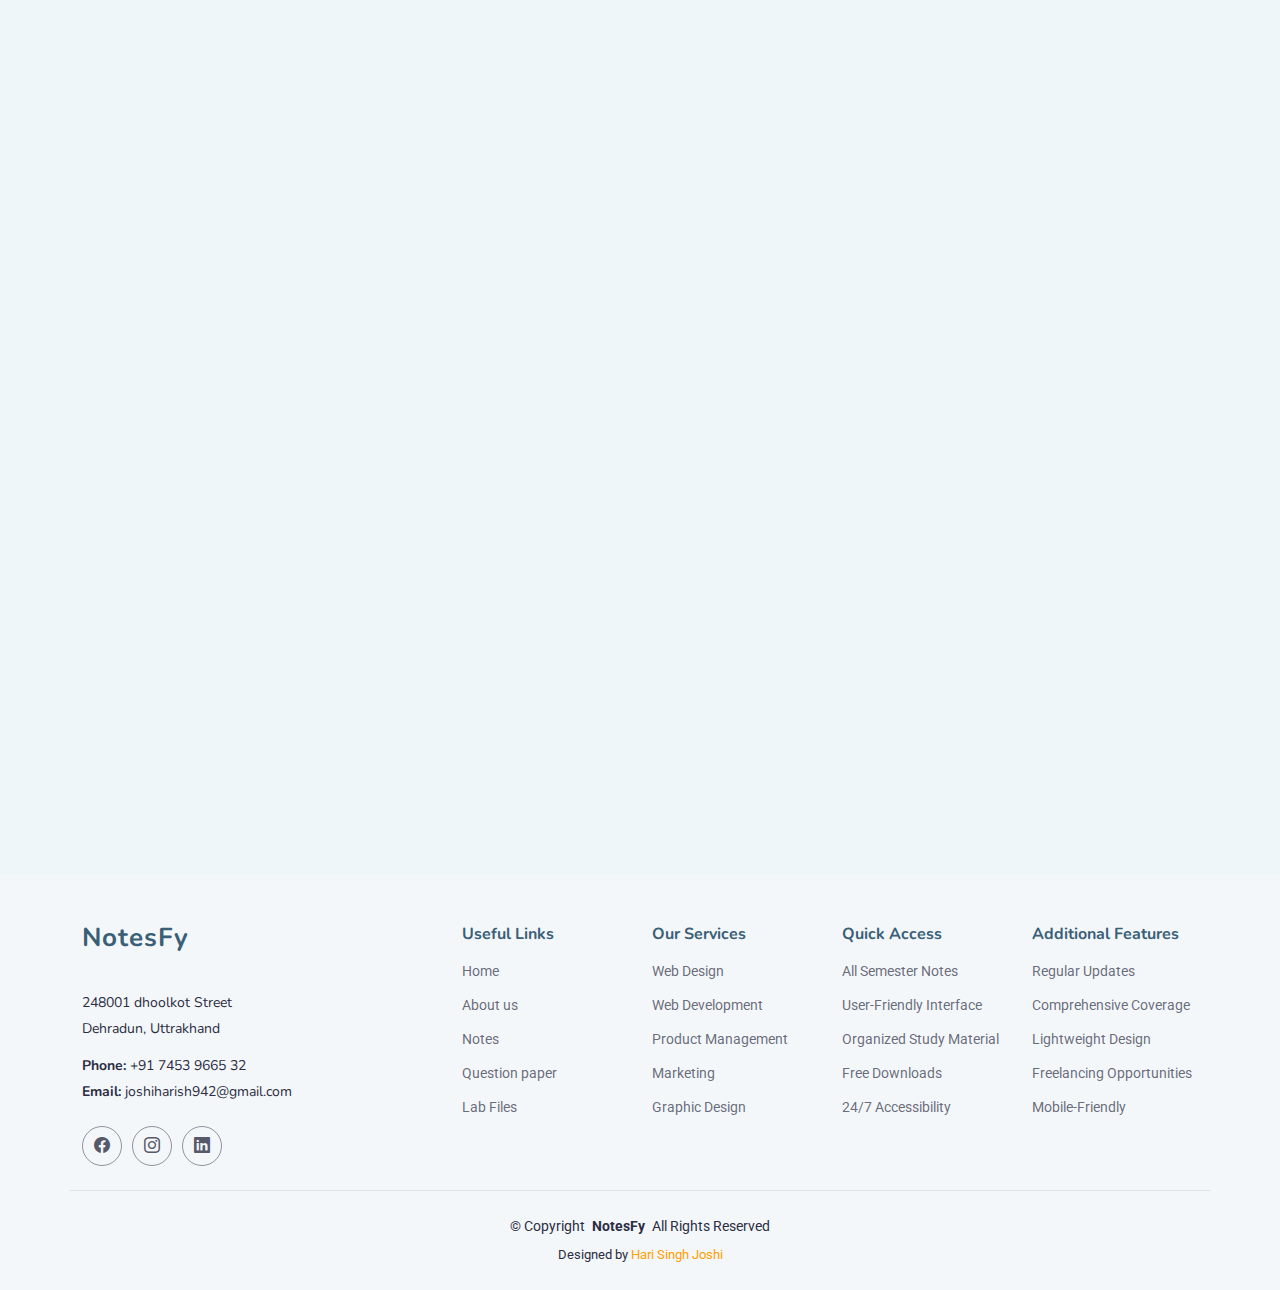
==== commit 9704d9c1: "Update index.html" ====
--- a/index.html
+++ b/index.html
@@ -585,7 +585,7 @@
                   <div class="col mt-3">
                       <div class="card" style="width: 14rem;">
                           <div class="card-body">
-                              <h5 class="card-title">Theory of Computation</h5>
+                              <h5 class="card-title">Theory of Automata & Computation</h5>
                               <p class="card-text">Notes for Theory of Computation.</p>
                               <a href="https://drive.google.com/drive/folders/1zBkAFIS-KEZXpbVT5oi4Z6IMNSnPK7vT?usp=drive_link" class="card-link text-warning">Download</a>
                           </div>
@@ -807,8 +807,8 @@
                   <div class="col mt-3">
                       <div class="card" style="width: 14rem;">
                           <div class="card-body">
-                              <h5 class="card-title">Blockchain</h5>
-                              <p class="card-text">Notes for Blockchain.</p>
+                              <h5 class="card-title">Artificial Intelligence</h5>
+                              <p class="card-text">Notes for Artificial Intelligence</p>
                               <a href="https://drive.google.com/drive/folders/17uYCnfhaDQOFyaI6GxA9b13AuBWY7dhB?usp=drive_link" class="card-link text-warning">Download</a>
                           </div>
                       </div>
